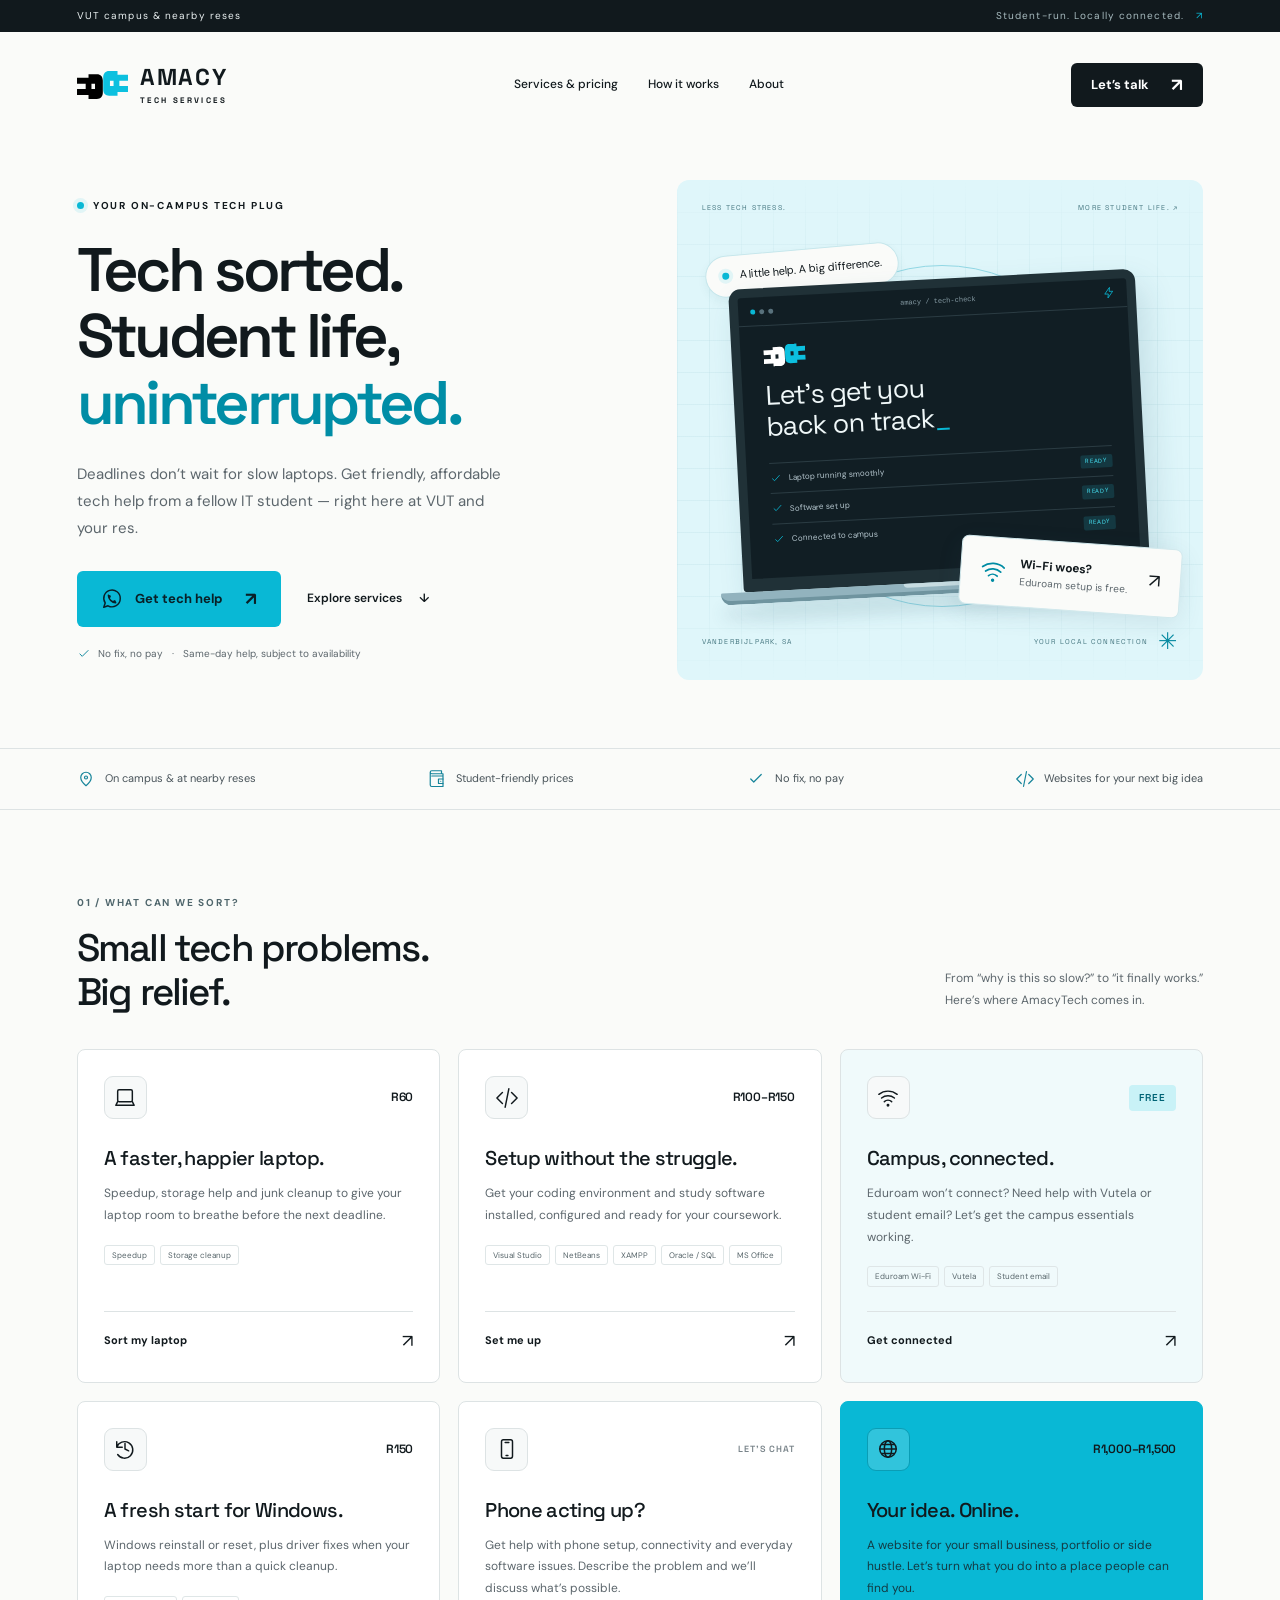
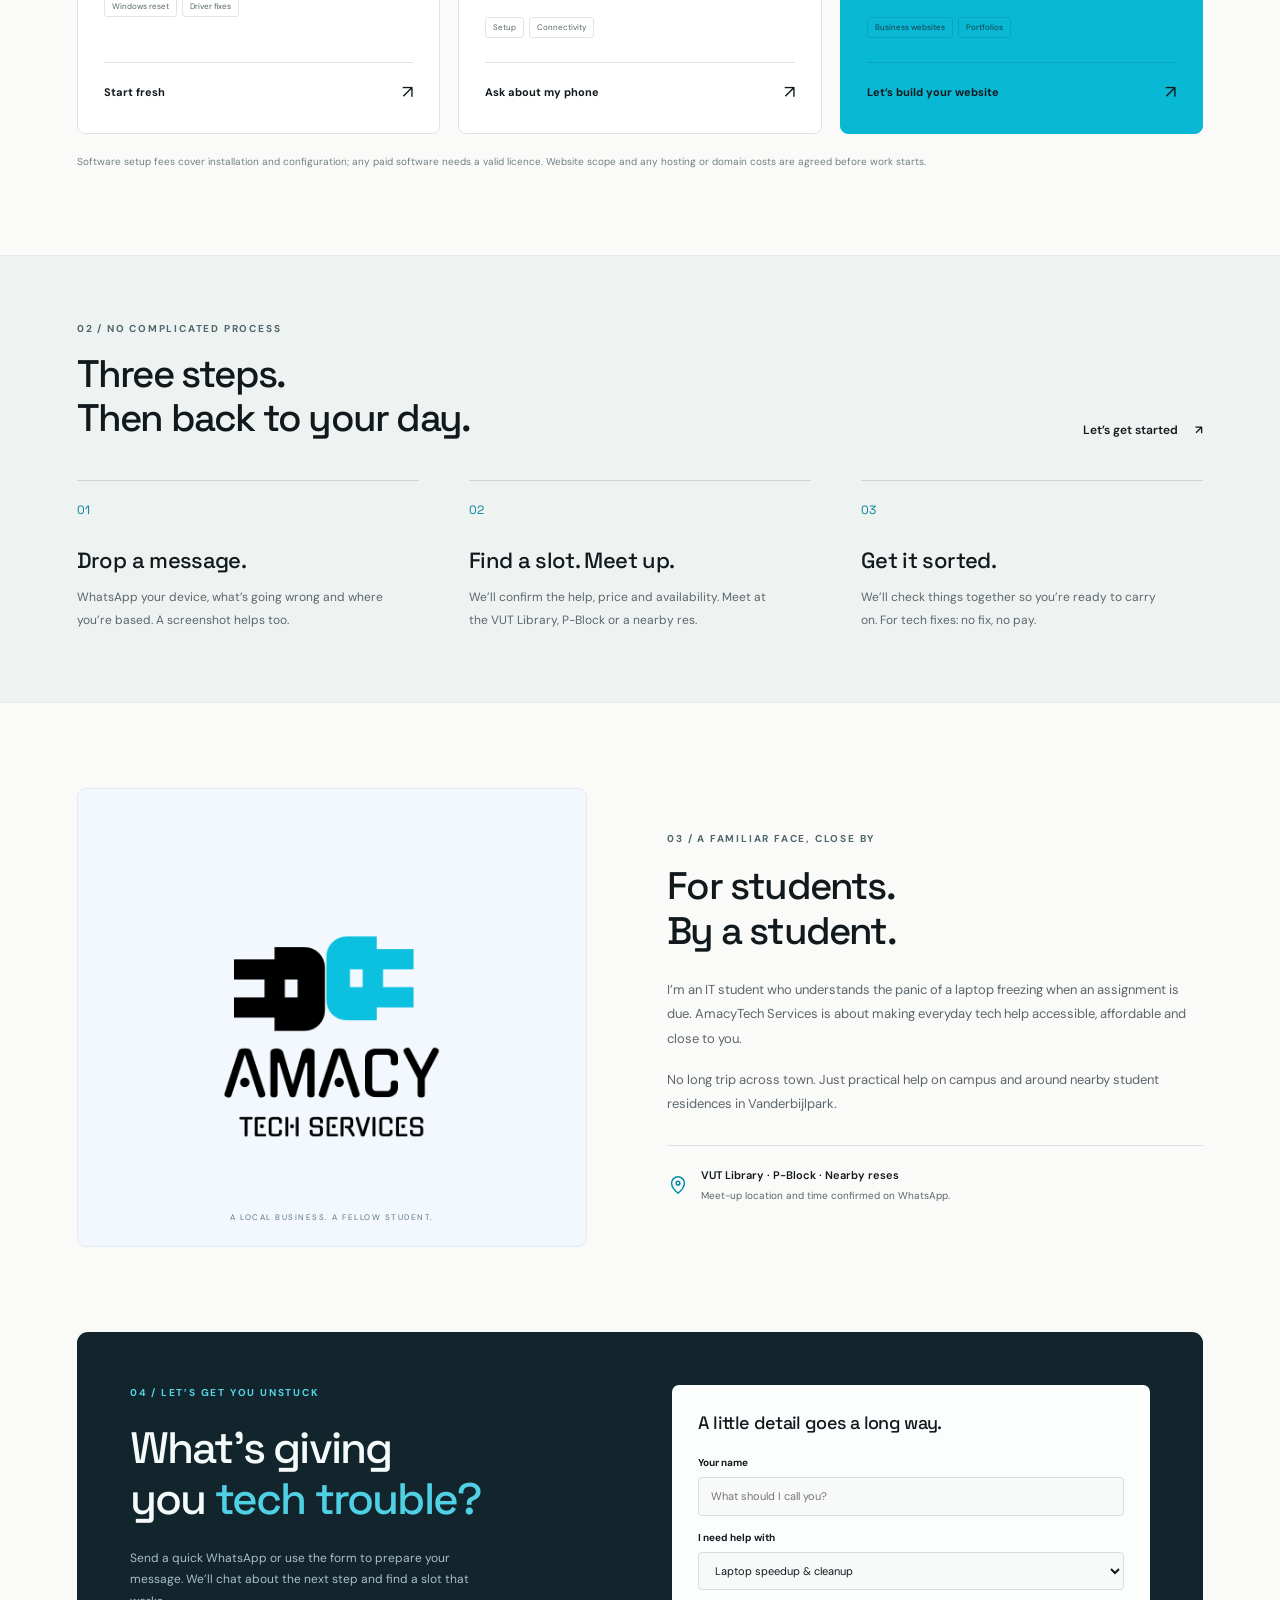
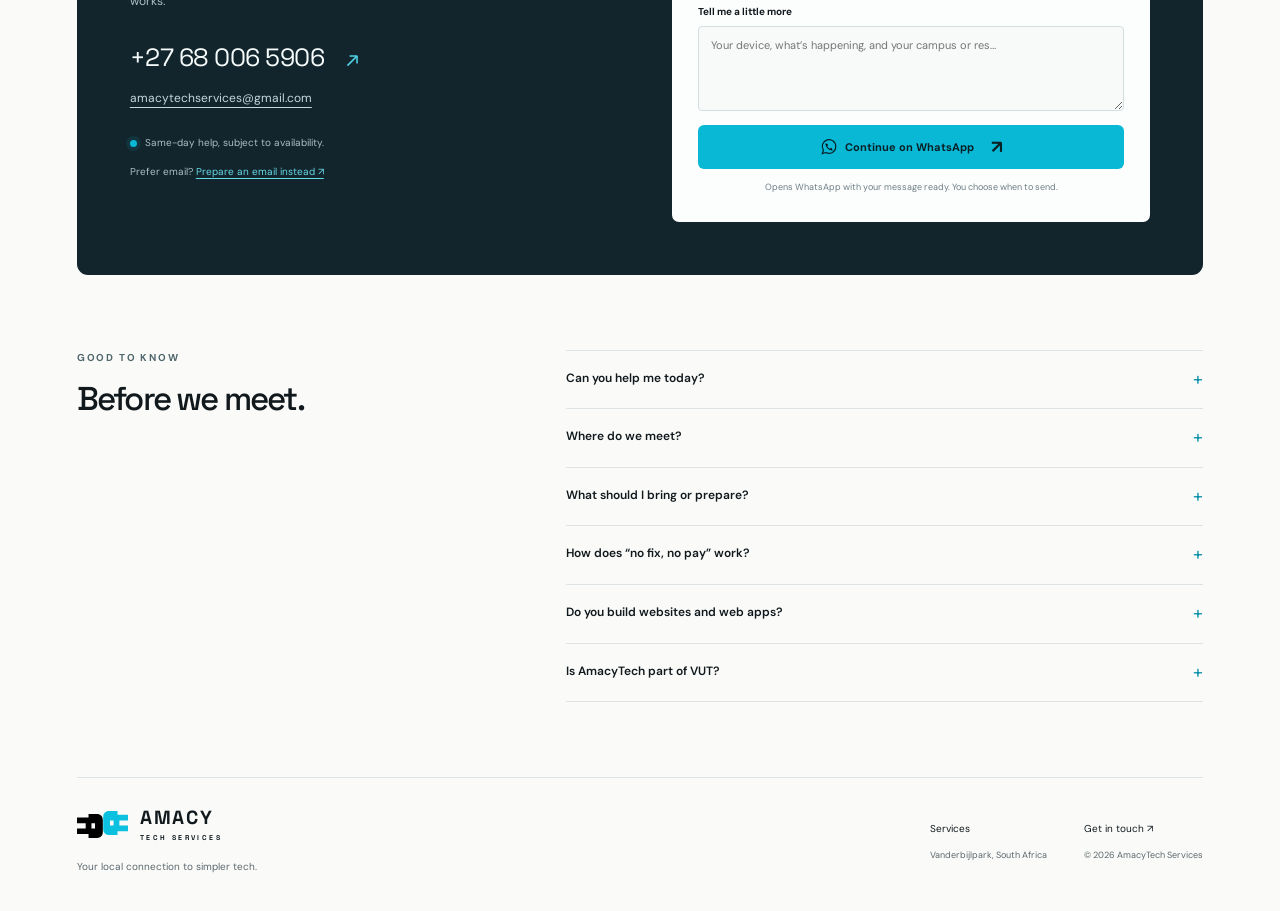
==== public/index.html @ f7bfe622 "Move the AmacyTech storefront to Firebase Hosting" ====
<!doctype html>
<html lang="en-ZA">
<head>
  <meta charset="utf-8">
  <meta name="viewport" content="width=device-width, initial-scale=1">
  <meta name="theme-color" content="#09b8d5">
  <meta name="description" content="Fast, affordable laptop and phone tech help for VUT students and nearby residences in Vanderbijlpark. Free Eduroam setup, laptop cleanup from R60, software setup and websites.">
  <meta property="og:title" content="AmacyTech Services — Tech sorted. Student life, uninterrupted.">
  <meta property="og:description" content="Your on-campus tech plug. Laptop help, software setup, Wi-Fi and websites in Vanderbijlpark. No fix, no pay.">
  <meta property="og:type" content="website">
  <link rel="canonical" href="https://amacytech.web.app/">
  <meta property="og:url" content="https://amacytech.web.app/">
  <link rel="icon" href="assets/amacytech-symbol.svg" type="image/svg+xml">
  <link rel="stylesheet" href="styles.css">
  <title>AmacyTech Services | VUT Laptop Help & Website Design</title>
</head>
<body>
  <a class="skip" href="#main">Skip to content</a>
  <div class="topline"><span>VUT campus & nearby reses</span><span class="topline-right">Student-run. Locally connected. <span aria-hidden="true">↗</span></span></div>
  <header class="header wrap">
    <a class="brand" href="#home" aria-label="AmacyTech Services home"><img class="brand-symbol" src="assets/amacytech-symbol.svg" width="196" height="104" alt=""><span>AMACY<span class="brand-sub">TECH SERVICES</span></span></a>
    <nav class="desktop-nav" aria-label="Main navigation"><a href="#services">Services & pricing</a><a href="#how-it-works">How it works</a><a href="#about">About</a></nav>
    <a class="button button-small dark" href="https://wa.me/27680065906?text=Hi%20AmacyTech%2C%20I%27d%20like%20to%20book%20some%20tech%20help." target="_blank" rel="noopener noreferrer">Let’s talk <span aria-hidden="true">↗</span></a>
    <button class="menu-toggle" aria-label="Open navigation" aria-expanded="false" aria-controls="mobile-nav"><span></span><span></span></button>
  </header>
  <nav id="mobile-nav" class="mobile-nav" aria-label="Mobile navigation" hidden><a href="#services">Services & pricing</a><a href="#how-it-works">How it works</a><a href="#about">About</a><a href="#contact">Get help</a></nav>
  <main id="main">
    <section id="home" class="hero wrap" aria-labelledby="hero-title">
      <div class="hero-copy"><p class="eyebrow"><span class="live-dot"></span> YOUR ON-CAMPUS TECH PLUG</p><h1 id="hero-title">Tech sorted.<br>Student life,<br><span>uninterrupted.</span></h1><p class="hero-intro">Deadlines don’t wait for slow laptops. Get friendly, affordable tech help from a fellow IT student — right here at VUT and your res.</p><div class="hero-actions"><a class="button cyan" href="#contact"><svg class="icon" aria-hidden="true"><use href="#i-chat"/></svg>Get tech help <span aria-hidden="true">↗</span></a><a class="text-link" href="#services">Explore services <span aria-hidden="true">↓</span></a></div><p class="hero-note"><svg class="icon" aria-hidden="true"><use href="#i-check"/></svg>No fix, no pay <span>·</span> Same-day help, subject to availability</p></div>
      <div class="hero-visual" aria-label="Laptop illustration showing AmacyTech software, Wi-Fi and device help">
        <div class="visual-grid"></div><div class="visual-top"><span>LESS TECH STRESS.</span><span>MORE STUDENT LIFE. ↗</span></div>
        <div class="floating-label"><span class="live-dot"></span> A little help. A big difference.</div>
        <div class="laptop"><div class="laptop-screen"><div class="screen-bar"><div class="window-dots"><i></i><i></i><i></i></div><span>amacy / tech-check</span><svg class="icon" aria-hidden="true"><use href="#i-bolt"/></svg></div><div class="screen-body"><img class="screen-symbol" src="assets/amacytech-symbol-light.svg" alt="" width="196" height="104"><p class="screen-title">Let’s get you<br>back on track<span>_</span></p><div class="check-row"><span><svg class="icon" aria-hidden="true"><use href="#i-check"/></svg>Laptop running smoothly</span><b>READY</b></div><div class="check-row"><span><svg class="icon" aria-hidden="true"><use href="#i-check"/></svg>Software set up</span><b>READY</b></div><div class="check-row"><span><svg class="icon" aria-hidden="true"><use href="#i-check"/></svg>Connected to campus</span><b>READY</b></div></div></div><div class="laptop-base"><span></span></div></div>
        <div class="wifi-sticker"><svg class="icon" aria-hidden="true"><use href="#i-wifi"/></svg><div><strong>Wi-Fi woes?</strong><span>Eduroam setup is free.</span></div><span class="sticker-arrow" aria-hidden="true">↗</span></div>
        <div class="visual-bottom"><span>VANDERBIJLPARK, SA</span><span>YOUR LOCAL CONNECTION <span aria-hidden="true">✳</span></span></div>
      </div>
    </section>
    <div class="quick-strip"><div class="wrap"><span><svg class="icon" aria-hidden="true"><use href="#i-pin"/></svg>On campus & at nearby reses</span><span><svg class="icon" aria-hidden="true"><use href="#i-wallet"/></svg>Student-friendly prices</span><span><svg class="icon" aria-hidden="true"><use href="#i-check"/></svg>No fix, no pay</span><span><svg class="icon" aria-hidden="true"><use href="#i-code"/></svg>Websites for your next big idea</span></div></div>
    <section class="section wrap" id="services" aria-labelledby="services-title"><div class="section-heading"><div><p class="eyebrow">01 / WHAT CAN WE SORT?</p><h2 id="services-title">Small tech problems.<br>Big relief.</h2></div><p>From “why is this so slow?” to “it finally works.”<br>Here’s where AmacyTech comes in.</p></div>
      <div class="services-grid">
        <article class="service-card"><div class="service-top"><span class="service-icon"><svg class="icon" aria-hidden="true"><use href="#i-laptop"/></svg></span><span class="price">R60</span></div><h3>A faster, happier laptop.</h3><p>Speedup, storage help and junk cleanup to give your laptop room to breathe before the next deadline.</p><div class="tags"><span>Speedup</span><span>Storage cleanup</span></div><a class="service-link" href="#contact" data-service="Laptop speedup & cleanup">Sort my laptop <span aria-hidden="true">↗</span></a></article>
        <article class="service-card"><div class="service-top"><span class="service-icon"><svg class="icon" aria-hidden="true"><use href="#i-code"/></svg></span><span class="price">R100–R150</span></div><h3>Setup without the struggle.</h3><p>Get your coding environment and study software installed, configured and ready for your coursework.</p><div class="tags"><span>Visual Studio</span><span>NetBeans</span><span>XAMPP</span><span>Oracle / SQL</span><span>MS Office</span></div><a class="service-link" href="#contact" data-service="Coding & software setup">Set me up <span aria-hidden="true">↗</span></a></article>
        <article class="service-card wifi-card"><div class="service-top"><span class="service-icon"><svg class="icon" aria-hidden="true"><use href="#i-wifi"/></svg></span><span class="price free">FREE</span></div><h3>Campus, connected.</h3><p>Eduroam won’t connect? Need help with Vutela or student email? Let’s get the campus essentials working.</p><div class="tags"><span>Eduroam Wi-Fi</span><span>Vutela</span><span>Student email</span></div><a class="service-link" href="#contact" data-service="Free Wi-Fi, Vutela & email setup">Get connected <span aria-hidden="true">↗</span></a></article>
        <article class="service-card"><div class="service-top"><span class="service-icon"><svg class="icon" aria-hidden="true"><use href="#i-reset"/></svg></span><span class="price">R150</span></div><h3>A fresh start for Windows.</h3><p>Windows reinstall or reset, plus driver fixes when your laptop needs more than a quick cleanup.</p><div class="tags"><span>Windows reset</span><span>Driver fixes</span></div><a class="service-link" href="#contact" data-service="Windows reset & driver fixes">Start fresh <span aria-hidden="true">↗</span></a></article>
        <article class="service-card"><div class="service-top"><span class="service-icon"><svg class="icon" aria-hidden="true"><use href="#i-phone"/></svg></span><span class="price muted-price">LET’S CHAT</span></div><h3>Phone acting up?</h3><p>Get help with phone setup, connectivity and everyday software issues. Describe the problem and we’ll discuss what’s possible.</p><div class="tags"><span>Setup</span><span>Connectivity</span></div><a class="service-link" href="#contact" data-service="Phone help">Ask about my phone <span aria-hidden="true">↗</span></a></article>
        <article class="service-card website-card"><div class="service-top"><span class="service-icon"><svg class="icon" aria-hidden="true"><use href="#i-globe"/></svg></span><span class="price">R1,000–R1,500</span></div><h3>Your idea. Online.</h3><p>A website for your small business, portfolio or side hustle. Let’s turn what you do into a place people can find you.</p><div class="tags"><span>Business websites</span><span>Portfolios</span></div><a class="service-link" href="#contact" data-service="Website design">Let’s build your website <span aria-hidden="true">↗</span></a></article>
      </div><p class="pricing-note">Software setup fees cover installation and configuration; any paid software needs a valid licence. Website scope and any hosting or domain costs are agreed before work starts.</p>
    </section>
    <section class="process-section" id="how-it-works" aria-labelledby="process-title"><div class="wrap"><div class="section-heading"><div><p class="eyebrow">02 / NO COMPLICATED PROCESS</p><h2 id="process-title">Three steps.<br>Then back to your day.</h2></div><a class="text-link" href="#contact">Let’s get started <span aria-hidden="true">↗</span></a></div><ol class="steps"><li><span class="step-number">01</span><h3>Drop a message.</h3><p>WhatsApp your device, what’s going wrong and where you’re based. A screenshot helps too.</p></li><li><span class="step-number">02</span><h3>Find a slot. Meet up.</h3><p>We’ll confirm the help, price and availability. Meet at the VUT Library, P-Block or a nearby res.</p></li><li><span class="step-number">03</span><h3>Get it sorted.</h3><p>We’ll check things together so you’re ready to carry on. For tech fixes: no fix, no pay.</p></li></ol></div></section>
    <section class="about-section wrap" id="about" aria-labelledby="about-title"><div class="about-art"><img src="assets/amacytech-logo.png" width="500" height="500" alt="AmacyTech Services black and cyan plug logo" loading="lazy"><span class="about-art-label">A LOCAL BUSINESS. A FELLOW STUDENT.</span></div><div class="about-copy"><p class="eyebrow">03 / A FAMILIAR FACE, CLOSE BY</p><h2 id="about-title">For students.<br>By a student.</h2><p>I’m an IT student who understands the panic of a laptop freezing when an assignment is due. AmacyTech Services is about making everyday tech help accessible, affordable and close to you.</p><p>No long trip across town. Just practical help on campus and around nearby student residences in Vanderbijlpark.</p><div class="location-note"><svg class="icon" aria-hidden="true"><use href="#i-pin"/></svg><div><strong>VUT Library · P-Block · Nearby reses</strong><span>Meet-up location and time confirmed on WhatsApp.</span></div></div></div></section>
    <section class="contact-section wrap" id="contact" aria-labelledby="contact-title"><div class="contact-copy"><p class="eyebrow">04 / LET’S GET YOU UNSTUCK</p><h2 id="contact-title">What’s giving<br>you <span>tech trouble?</span></h2><p>Send a quick WhatsApp or use the form to prepare your message. We’ll chat about the next step and find a slot that works.</p><a class="contact-number" href="https://wa.me/27680065906" target="_blank" rel="noopener noreferrer">+27 68 006 5906 <span aria-hidden="true">↗</span></a><a class="contact-email" href="mailto:amacytechservices@gmail.com">amacytechservices@gmail.com</a><div class="contact-detail"><span class="live-dot"></span> Same-day help, subject to availability.</div><p class="contact-detail">Prefer email? <button class="inline-button" id="email-button" type="button">Prepare an email instead ↗</button></p></div><form class="enquiry-form" id="enquiry-form"><h3>A little detail goes a long way.</h3><label for="customer-name">Your name</label><input id="customer-name" name="name" autocomplete="name" placeholder="What should I call you?" required maxlength="80"><label for="service">I need help with</label><select id="service" name="service"><option>Laptop speedup & cleanup</option><option>Coding & software setup</option><option>Free Wi-Fi, Vutela & email setup</option><option>Windows reset & driver fixes</option><option>Phone help</option><option>Website design</option><option>Something else</option></select><label for="problem">Tell me a little more</label><textarea id="problem" name="problem" rows="3" placeholder="Your device, what’s happening, and your campus or res…" required maxlength="1500"></textarea><button class="button cyan" type="submit"><svg class="icon" aria-hidden="true"><use href="#i-chat"/></svg>Continue on WhatsApp <span aria-hidden="true">↗</span></button><p class="form-note" id="form-status" role="status">Opens WhatsApp with your message ready. You choose when to send.</p></form></section>
    <section class="faq-section wrap" aria-labelledby="faq-title"><div><p class="eyebrow">GOOD TO KNOW</p><h2 id="faq-title">Before we meet.</h2></div><div class="faq-list"><details><summary>Can you help me today?<span aria-hidden="true">+</span></summary><p>Same-day help is available when there’s an open slot. Send a WhatsApp with the issue and your location so we can confirm a time before you head over.</p></details><details><summary>Where do we meet?<span aria-hidden="true">+</span></summary><p>We can arrange to meet on VUT campus at the Library or P-Block, or at a nearby student residence in Vanderbijlpark. Confirm the exact location on WhatsApp first.</p></details><details><summary>What should I bring or prepare?<span aria-hidden="true">+</span></summary><p>Bring your device and charger, and back up important files before a reset or reinstall. Have your own account details ready; you can enter passwords yourself. Paid software requires a valid licence.</p></details><details><summary>How does “no fix, no pay” work?<span aria-hidden="true">+</span></summary><p>If we can’t resolve the tech issue agreed for the session, you don’t pay for that fix. We’ll discuss the issue, scope and price before starting. Website projects are quoted separately.</p></details><details><summary>Do you build websites and web apps?<span aria-hidden="true">+</span></summary><p>Yes to websites — business sites and portfolios are R1,000–R1,500, depending on the agreed scope. Web app development is planned for the future and isn’t available to book yet.</p></details><details><summary>Is AmacyTech part of VUT?<span aria-hidden="true">+</span></summary><p>AmacyTech Services is an independent, student-run business. VUT is our local campus community; we are not an official university IT department.</p></details></div></section>
  </main>
  <footer class="footer wrap"><div><a class="brand" href="#home"><img class="brand-symbol" src="assets/amacytech-symbol.svg" width="196" height="104" alt=""><span>AMACY<span class="brand-sub">TECH SERVICES</span></span></a><p>Your local connection to simpler tech.</p></div><div class="footer-links"><a href="#services">Services</a><a href="#contact">Get in touch ↗</a><span>Vanderbijlpark, South Africa</span><span>© <span id="year">2026</span> AmacyTech Services</span></div></footer>
  <svg class="svg-library" xmlns="http://www.w3.org/2000/svg" aria-hidden="true"><defs>
    <symbol id="i-chat" viewBox="0 0 24 24"><path d="M21 11.5a9 9 0 0 1-13.3 7.9L3 21l1.6-4.7A9 9 0 1 1 21 11.5Z"/><path d="M8 8c0 4 4 8 8 8M8 8l2 1-1 2m7 5-1-2-2 1"/></symbol>
    <symbol id="i-check" viewBox="0 0 24 24"><path d="m5 12 4 4L19 6"/></symbol>
    <symbol id="i-laptop" viewBox="0 0 24 24"><rect x="4" y="3" width="16" height="13" rx="1.5"/><path d="m4 16-2 4h20l-2-4M9 20h6"/></symbol>
    <symbol id="i-code" viewBox="0 0 24 24"><path d="m7 6-6 6 6 6m10-12 6 6-6 6m-3-16-4 20"/></symbol>
    <symbol id="i-wifi" viewBox="0 0 24 24"><path d="M2 8a16 16 0 0 1 20 0M5 12a11 11 0 0 1 14 0m-11 4a6 6 0 0 1 8 0"/><circle cx="12" cy="20" r=".8"/></symbol>
    <symbol id="i-reset" viewBox="0 0 24 24"><path d="M3 10a9 9 0 1 1 1 8M3 4v6h6m3-4v6l4 2"/></symbol>
    <symbol id="i-phone" viewBox="0 0 24 24"><rect x="6" y="2" width="12" height="20" rx="2"/><path d="M10 5h4m-3 14h2"/></symbol>
    <symbol id="i-globe" viewBox="0 0 24 24"><circle cx="12" cy="12" r="9"/><ellipse cx="12" cy="12" rx="4" ry="9"/><path d="M3 12h18M5 7h14M5 17h14"/></symbol>
    <symbol id="i-pin" viewBox="0 0 24 24"><path d="M19 10c0 5-7 11-7 11S5 15 5 10a7 7 0 0 1 14 0Z"/><circle cx="12" cy="10" r="2"/></symbol>
    <symbol id="i-wallet" viewBox="0 0 24 24"><path d="M20 8V5H5a2 2 0 0 1 0-4h13v4M3 3v17a2 2 0 0 0 2 2h15V8H5"/><path d="M20 12h-6v6h6m-3-3h.01"/></symbol>
    <symbol id="i-bolt" viewBox="0 0 24 24"><path d="m13 2-9 12h7l-1 8 10-13h-7l1-7Z"/></symbol>
  </defs></svg>
  <script src="script.js" defer></script>
</body>
</html>
---- public/styles.css ----
@import url('https://fonts.googleapis.com/css2?family=DM+Sans:wght@400;450;500;550;600;650;700&family=Space+Grotesk:wght@400;500;600;700&display=swap');
:root{--cyan:#09b8d5;--cyan-light:#eafafd;--ink:#11191d;--muted:#5c666c;--paper:#fafbf9;--line:#dde3e4;--heading:'Space Grotesk',Arial,sans-serif;--body:'DM Sans',Arial,sans-serif}*{box-sizing:border-box}html{scroll-behavior:smooth;scroll-padding-top:30px}body{margin:0;background:var(--paper);color:var(--ink);font-family:var(--body);font-size:15px;line-height:1.6}a{color:inherit;text-decoration:none}button,input,select,textarea{font:inherit}button,a,input,select,textarea{-webkit-tap-highlight-color:transparent}a:focus-visible,button:focus-visible,input:focus-visible,select:focus-visible,textarea:focus-visible,summary:focus-visible{outline:3px solid #007b91;outline-offset:5px}.wrap{width:min(1240px,88%);margin-inline:auto}.topline{background:var(--ink);color:#eaf0f1;display:flex;justify-content:space-between;padding:8px 6%;font-size:10px;letter-spacing:1.1px}.topline-right{color:#a9bcc0}.topline-right>span{color:var(--cyan);padding-left:8px}.header{height:106px;display:flex;align-items:center;justify-content:space-between;gap:25px}.brand{display:inline-flex;gap:12px;align-items:center;font-family:var(--heading);font-size:23px;font-weight:700;line-height:1;letter-spacing:1.8px}.brand-sub{display:block;font-size:8px;letter-spacing:2.4px;margin-top:7px}.brand-symbol{display:block;width:51px;height:auto;flex:none}.desktop-nav{display:flex;gap:30px;font-size:12px;font-weight:500}.desktop-nav a:hover,.footer a:hover{color:#007f95}.button{display:inline-flex;align-items:center;justify-content:center;gap:12px;padding:17px 24px;font-size:13px;font-weight:700;border-radius:6px;border:0;cursor:pointer;transition:transform .2s,background .2s}.button:hover{transform:translateY(-2px)}.button>span:last-child{margin-left:10px;font-size:18px;line-height:1}.button-small{padding:12px 20px}.dark{background:var(--ink);color:white}.dark:hover{background:#293d44}.cyan{background:var(--cyan);color:#092027}.cyan:hover{background:#00a7c3}.menu-toggle{display:none}.mobile-nav[hidden]{display:none}.mobile-nav{padding:16px 6% 24px;border-bottom:1px solid var(--line)}.mobile-nav a{display:block;padding:10px 0}.hero{display:grid;grid-template-columns:1.04fr 1fr;gap:52px;align-items:center;padding:42px 0 68px}.eyebrow{font-size:10px;font-weight:700;letter-spacing:1.8px;display:flex;align-items:center;gap:9px;margin:0 0 23px}.live-dot{width:7px;height:7px;border-radius:50%;background:var(--cyan);box-shadow:0 0 0 4px #09b8d51a;display:inline-block;flex:none}h1,h2,h3,p{margin-top:0}h1,h2,h3{font-family:var(--heading)}h1{font-size:clamp(44px,4.8vw,68px);line-height:1.08;letter-spacing:-3.7px;font-weight:600;margin-bottom:25px}h1>span{color:#008da6}h2{font-size:clamp(32px,3vw,43px);font-weight:500;letter-spacing:-1.8px;line-height:1.15;margin-bottom:0}h3{font-size:21px;font-weight:500;letter-spacing:-.65px;line-height:1.3}.hero-intro{font-size:15px;color:var(--muted);max-width:440px;line-height:1.8;margin-bottom:29px}.hero-actions{display:flex;align-items:center;gap:26px}.text-link{font-size:12px;font-weight:600;display:inline-flex;align-items:center;gap:17px}.text-link:hover{text-decoration:underline;text-underline-offset:5px}.hero-note{font-size:10px;color:var(--muted);display:flex;align-items:center;gap:7px;margin:19px 0 0}.hero-note .icon{width:14px;height:14px;color:#008098}.hero-note>span{margin:0 2px}.icon{display:inline-block;width:22px;height:22px;fill:none;stroke:currentColor;stroke-width:1.6;stroke-linecap:round;stroke-linejoin:round;flex:none}.svg-library{position:absolute;width:0;height:0;overflow:hidden}.hero-visual{position:relative;background:#dff6fa;height:500px;border-radius:12px;overflow:hidden;display:flex;align-items:center;justify-content:center;isolation:isolate}.visual-grid{position:absolute;inset:0;background-image:linear-gradient(#b8dfe54a 1px,transparent 1px),linear-gradient(90deg,#b8dfe54a 1px,transparent 1px);background-size:32px 32px;mask-image:linear-gradient(transparent,#000 20%,#000 80%,transparent);z-index:-1}.hero-visual:after{content:'';position:absolute;width:340px;height:340px;border:1px solid #92d8e5;border-radius:50%;left:18%;top:17%;z-index:-1}.visual-top,.visual-bottom{position:absolute;left:25px;right:25px;display:flex;align-items:center;justify-content:space-between;font-size:7px;font-family:var(--heading);letter-spacing:1.2px;color:#467780}.visual-top{top:22px}.visual-bottom{bottom:20px}.visual-bottom>span:last-child{display:flex;align-items:center;gap:10px}.visual-bottom>span:last-child>span{font-size:23px;color:#0589a0}.floating-label{position:absolute;top:69px;left:28px;font-size:11px;display:flex;align-items:center;gap:10px;background:var(--paper);padding:11px 16px;border:1px solid #c7e7ec;border-radius:30px;transform:rotate(-5deg);box-shadow:0 4px 10px #265e6410}.laptop{width:86%;position:relative;margin-top:13px;transform:rotate(-3deg)}.laptop-screen{width:90%;margin:auto;border:9px solid #203137;border-bottom-width:13px;border-radius:12px 12px 4px 4px;background:#111e24;color:#eff7f8;box-shadow:8px 15px 32px #1e586b26;overflow:hidden}.screen-bar{height:29px;border-bottom:1px solid #2b3c43;display:flex;align-items:center;justify-content:space-between;padding:0 12px;color:#879ca5;font-size:7px;font-family:monospace}.window-dots{display:flex;gap:4px}.window-dots i{width:5px;height:5px;background:#58717c;border-radius:50%}.window-dots i:first-child{background:var(--cyan)}.screen-bar .icon{width:12px;height:12px;color:var(--cyan)}.screen-body{padding:19px 23px 23px}.screen-symbol{display:block;width:42px;height:auto;margin-bottom:14px}.screen-title{font-family:var(--heading);font-size:27px;letter-spacing:-1px;line-height:1.12;margin-bottom:21px}.screen-title>span{color:var(--cyan)}.check-row{font-size:8px;display:flex;align-items:center;justify-content:space-between;gap:7px;border-top:1px solid #2b3c43;padding:8px 0;color:#b7c8d0}.check-row>span{display:flex;align-items:center;gap:7px}.check-row .icon{color:var(--cyan);width:12px;height:12px}.check-row b{font-size:6px;letter-spacing:.7px;font-weight:500;color:#40ccdc;background:#143841;border-radius:2px;padding:2px 5px}.laptop-base{height:12px;border-radius:2px 2px 15px 15px;background:#92b3be;border-bottom:4px solid #6f949f;box-shadow:0 16px 15px #436d7c1f}.laptop-base>span{display:block;background:#c7dce1;height:4px;width:19%;margin:auto;border-radius:0 0 6px 6px}.wifi-sticker{position:absolute;right:22px;bottom:69px;display:flex;align-items:center;gap:14px;background:var(--paper);border-radius:7px;padding:16px 19px;transform:rotate(4deg);box-shadow:0 7px 24px #345e6d1c;border:1px solid #d2e9ed}.wifi-sticker>.icon{width:26px;height:26px;color:#008ca4}.wifi-sticker strong{display:block;font-size:12px}.wifi-sticker div>span{display:block;font-size:10px;color:var(--muted)}.sticker-arrow{margin-left:7px;font-size:19px}.quick-strip{border-top:1px solid var(--line);border-bottom:1px solid var(--line)}.quick-strip>.wrap{display:flex;justify-content:space-between;padding:21px 0;gap:18px}.quick-strip span{display:flex;align-items:center;gap:10px;font-size:11px;color:#49545a}.quick-strip .icon{width:18px;height:18px;color:#16849a}.section{padding-block:85px}.section-heading{display:flex;justify-content:space-between;align-items:end;gap:30px;margin-bottom:35px}.section-heading .eyebrow{margin-bottom:15px;color:#4f666c}.section-heading>p{font-size:12px;line-height:1.8;color:var(--muted);margin:0 0 3px}.services-grid{display:grid;grid-template-columns:repeat(3,1fr);gap:18px}.service-card{padding:26px;background:white;border:1px solid var(--line);border-radius:8px;display:flex;flex-direction:column;transition:border-color .2s,transform .2s}.service-card:hover{border-color:#7ccbd8;transform:translateY(-3px)}.service-top{display:flex;align-items:center;justify-content:space-between;gap:10px;margin-bottom:26px}.service-icon{display:grid;place-items:center;width:43px;height:43px;border:1px solid var(--line);border-radius:9px;background:#f7f9f9}.service-icon .icon{width:22px;height:22px}.price{font-size:12px;font-family:var(--heading);font-weight:600;letter-spacing:-.2px}.free{font-size:10px;background:#c9f2f7;padding:5px 10px;letter-spacing:1px;border-radius:4px;color:#006476}.muted-price{font-size:9px;color:#788389;letter-spacing:1px}.service-card h3{font-size:20px;margin-bottom:12px}.service-card p{font-size:12px;color:var(--muted);line-height:1.8;margin-bottom:18px}.tags{display:flex;gap:5px;flex-wrap:wrap;margin-bottom:24px}.tags>span{font-size:8px;padding:3px 7px;border:1px solid #dfe6e7;border-radius:3px;color:#57656a}.service-link{font-size:11px;font-weight:700;display:flex;justify-content:space-between;align-items:center;margin-top:auto;padding-top:15px;border-top:1px solid var(--line)}.service-link>span{font-size:18px;font-weight:400}.wifi-card{background:#f0fafb}.website-card{background:var(--cyan);border-color:var(--cyan)}.website-card .service-icon{border-color:#0a9db5;background:#ffffff29}.website-card p,.website-card .tags>span{color:#133b44}.website-card .tags>span,.website-card .service-link{border-color:#087c934d}.pricing-note{font-size:10px;color:#727f84;margin:20px 0 0;max-width:920px}.process-section{padding:65px 0 70px;background:#eef2f1;border-block:1px solid #e6ebea}.steps{padding:0;margin:40px 0 0;list-style:none;display:grid;grid-template-columns:repeat(3,1fr);gap:50px}.steps li{border-top:1px solid #cbd5d6;padding-top:20px}.step-number{font-size:12px;display:block;color:#00829a;font-family:var(--heading);margin-bottom:25px}.steps h3{font-size:22px;margin-bottom:12px}.steps p{font-size:12px;line-height:1.9;color:var(--muted);margin:0;max-width:310px}.about-section{padding-block:85px;display:grid;grid-template-columns:1fr 1.05fr;gap:80px;align-items:center}.about-art{background:#f3f8fe;position:relative;border-radius:9px;overflow:hidden;border:1px solid #e2ebef;display:grid;place-items:center}.about-art>img{width:90%;height:auto;display:block}.about-art-label{position:absolute;bottom:23px;left:0;right:0;text-align:center;font-size:8px;letter-spacing:1.5px;color:#5b7783}.about-copy .eyebrow{color:#4f666c;margin-bottom:17px}.about-copy h2{margin-bottom:25px}.about-copy>p:not(.eyebrow){font-size:13px;line-height:1.9;color:var(--muted);margin-bottom:16px}.location-note{display:flex;gap:12px;align-items:center;border-top:1px solid var(--line);margin-top:28px;padding-top:21px}.location-note>.icon{color:#008da6}.location-note strong{display:block;font-size:11px;font-weight:600}.location-note span{font-size:10px;color:var(--muted);display:block;margin-top:3px}.contact-section{background:#13252c;border-radius:11px;padding:53px;display:grid;grid-template-columns:1fr 1fr;gap:65px;color:#f5fafa}.contact-copy .eyebrow{color:#55d3e7;margin-bottom:22px}.contact-copy h2{font-size:44px;line-height:1.15;margin-bottom:23px}.contact-copy h2>span{color:#4fd0e4}.contact-copy>p:not(.eyebrow){color:#a9bfc7;font-size:12px;line-height:1.8;max-width:340px}.contact-number{font-size:25px;letter-spacing:-.5px;display:block;font-family:var(--heading);margin:25px 0 8px}.contact-number>span{color:#4fd0e4;font-size:22px;padding-left:16px}.contact-email{font-size:12px;color:#c4d7df;text-decoration:underline;text-underline-offset:5px;overflow-wrap:anywhere}.contact-detail{display:flex;align-items:center;gap:8px;font-size:10px;color:#a9bfc7;margin-top:26px}.contact-copy p.contact-detail{display:block;margin-top:12px;font-size:10px}.inline-button{padding:0;color:#65d8e8;border:0;background:transparent;cursor:pointer;font-size:10px;text-decoration:underline;text-underline-offset:3px}.enquiry-form{padding:26px;background:#fcfefe;border-radius:7px;color:var(--ink)}.enquiry-form h3{font-size:18px;margin-bottom:20px}.enquiry-form label{font-size:10px;font-weight:700;display:block;margin-bottom:6px}.enquiry-form input,.enquiry-form select,.enquiry-form textarea{border:1px solid #d4dfe2;border-radius:4px;padding:10px 12px;display:block;width:100%;font-size:11px;color:var(--ink);background:#f8faf9;margin-bottom:14px;min-width:0}.enquiry-form textarea{resize:vertical;min-height:85px}.enquiry-form .button{width:100%;padding:13px;gap:7px;font-size:11px}.enquiry-form .icon{width:18px;height:18px}.form-note{font-size:9px;line-height:1.7;color:#6e7d83;margin:11px 0 0;text-align:center}.faq-section{padding-block:75px;display:grid;grid-template-columns:.8fr 1.2fr;gap:65px}.faq-section .eyebrow{color:#4f666c;margin-bottom:15px}.faq-section h2{font-size:33px}.faq-list{border-top:1px solid var(--line)}details{border-bottom:1px solid var(--line);padding:18px 0}summary{font-size:12px;font-weight:600;list-style:none;display:flex;justify-content:space-between;gap:15px;cursor:pointer}summary::-webkit-details-marker{display:none}summary>span{color:#008da6;font-size:18px;font-weight:400;line-height:1.2}details[open] summary>span{transform:rotate(45deg)}details p{font-size:12px;line-height:1.9;color:var(--muted);margin:14px 25px 0 0}.footer{border-top:1px solid var(--line);padding-block:30px 36px;display:flex;justify-content:space-between;gap:30px;align-items:center}.footer .brand{font-size:19px}.footer .brand-sub{font-size:7px}.footer>div>p{font-size:10px;color:var(--muted);margin:14px 0 0}.footer-links{display:grid;grid-template-columns:1fr 1fr;gap:11px 35px;font-size:10px}.footer-links>span{color:var(--muted);font-size:9px}.skip{position:fixed;top:-100px;left:15px;background:white;padding:12px 20px;z-index:20}.skip:focus{top:15px}
@media(min-width:1500px){.hero{gap:70px}.hero-visual{height:540px}.screen-body{padding:25px 30px}.screen-title{font-size:32px}.check-row{font-size:10px}}
@media(max-width:1100px){.wrap{width:90%}.hero{gap:28px}h1{font-size:53px;letter-spacing:-2.7px}.hero-visual{height:460px}.screen-body{padding:18px}.screen-title{font-size:25px}.floating-label{top:55px}.wifi-sticker{bottom:52px;right:17px}.hero-actions{gap:18px}.hero-actions .button{padding:16px 19px}.quick-strip span{font-size:10px;gap:7px}.service-card{padding:22px}.service-card h3{font-size:18px}.about-section{gap:45px}.contact-section{padding:38px;gap:35px}.contact-copy h2{font-size:39px}}
@media(max-width:850px){.header{height:88px}.desktop-nav{gap:18px;font-size:11px}.brand{font-size:20px}.hero{padding-top:25px;gap:23px}h1{font-size:44px;letter-spacing:-2.5px}.hero .eyebrow{font-size:8px;letter-spacing:1.4px}.hero-intro{font-size:13px}.hero-actions{gap:16px;flex-wrap:wrap}.hero-note{font-size:8px}.hero-visual{height:430px}.laptop{width:94%}.screen-title{font-size:24px}.screen-body{padding:16px 14px}.wifi-sticker{padding:12px;bottom:45px;right:12px;gap:9px}.floating-label{font-size:9px;left:15px;top:42px;padding:9px 12px}.visual-top,.visual-bottom{font-size:6px;left:15px;right:15px}.quick-strip>.wrap{display:grid;grid-template-columns:1fr 1fr;gap:16px}.section{padding-block:60px}.section-heading>p{font-size:11px;max-width:240px}.services-grid{grid-template-columns:1fr 1fr}.service-card h3{font-size:20px}.steps{gap:25px}.steps h3{font-size:20px}.about-section{gap:30px}.about-copy>p:not(.eyebrow){font-size:12px}.location-note strong{font-size:10px}.contact-section{padding:30px;gap:28px}.contact-copy h2{font-size:34px}.contact-number{font-size:22px}.enquiry-form{padding:21px}.enquiry-form h3{font-size:16px}.faq-section{gap:35px;grid-template-columns:.7fr 1.3fr}.footer-links{gap:10px 20px}}
@media(max-width:650px){html{scroll-padding-top:20px}.wrap{width:89%}.topline{padding:7px 5.5%;font-size:8px;letter-spacing:.4px}.topline-right{font-size:7px}.header{height:83px;gap:15px}.brand{font-size:21px;gap:9px}.brand-sub{font-size:7px}.brand-symbol{width:46px}.desktop-nav,.header>.button{display:none}.menu-toggle{display:flex;flex-direction:column;justify-content:center;gap:5px;width:38px;height:38px;padding:9px;border:1px solid var(--line);border-radius:4px;background:transparent;cursor:pointer}.menu-toggle>span{height:1.5px;width:18px;background:var(--ink)}.hero{grid-template-columns:1fr;padding:25px 0 37px;gap:32px}.hero .eyebrow{font-size:9px;margin-bottom:22px}.hero h1{font-size:clamp(43px,10.6vw,66px);letter-spacing:-2.7px;margin-bottom:22px}.hero-intro{max-width:470px;font-size:14px;line-height:1.85;margin-bottom:24px}.hero-actions{gap:24px}.hero-actions .button{padding:15px 20px}.hero-note{font-size:9px;flex-wrap:wrap;margin-top:17px;gap:5px}.hero-visual{height:440px;width:100%;max-width:500px;margin:auto}.laptop{width:87%}.screen-body{padding:19px 22px}.screen-title{font-size:28px;margin-bottom:18px}.screen-bar{font-size:7px}.check-row{font-size:9px}.floating-label{top:46px;left:22px;font-size:10px}.wifi-sticker{right:18px;bottom:46px;padding:14px 16px}.visual-top,.visual-bottom{font-size:7px;left:22px;right:22px}.quick-strip>.wrap{padding-block:19px;gap:16px 11px}.quick-strip span{font-size:9px;align-items:start;gap:7px}.quick-strip .icon{height:16px;width:16px}.section{padding-block:49px}.section-heading{align-items:start;flex-direction:column;gap:17px;margin-bottom:27px}.section-heading>p{max-width:100%;font-size:12px}.eyebrow{font-size:9px;letter-spacing:1.6px}h2{font-size:34px;letter-spacing:-1.6px}.services-grid{grid-template-columns:1fr;gap:14px}.service-card{padding:25px}.service-top{margin-bottom:24px}.service-card h3{font-size:23px}.service-card p{font-size:13px;line-height:1.8}.tags>span{font-size:9px}.tags{margin-bottom:19px}.price{font-size:14px}.free{font-size:11px}.muted-price{font-size:10px}.service-link{font-size:12px}.pricing-note{font-size:10px;line-height:1.8}.process-section{padding:45px 0}.process-section .section-heading{gap:23px}.steps{grid-template-columns:1fr;gap:28px;margin-top:33px}.steps li{position:relative;padding:20px 0 0 43px}.step-number{position:absolute;left:0;top:22px;font-size:12px}.steps h3{font-size:23px;margin-bottom:10px}.steps p{max-width:none;font-size:13px;line-height:1.8}.about-section{padding-block:50px;grid-template-columns:1fr;gap:32px}.about-art{max-width:480px;width:100%;margin:auto}.about-art>img{width:85%}.about-copy h2{font-size:37px;margin-bottom:20px}.about-copy>p:not(.eyebrow){font-size:13px}.location-note strong{font-size:11px}.contact-section{padding:28px 22px;grid-template-columns:1fr;gap:28px;border-radius:9px}.contact-copy h2{font-size:38px}.contact-copy>p:not(.eyebrow){font-size:13px;max-width:100%}.contact-number{font-size:26px}.contact-email{font-size:12px}.contact-detail{margin-top:20px}.enquiry-form{padding:23px 19px}.enquiry-form h3{font-size:18px}.enquiry-form label{font-size:11px}.enquiry-form input,.enquiry-form select,.enquiry-form textarea{font-size:16px;padding:11px;letter-spacing:-.3px}.enquiry-form input::placeholder,.enquiry-form textarea::placeholder{font-size:12px}.enquiry-form .button{font-size:12px;padding:15px 8px}.form-note{font-size:10px}.faq-section{grid-template-columns:1fr;gap:25px;padding-block:50px}.faq-section h2{font-size:34px}summary{font-size:12px}details p{font-size:12px}.footer{flex-direction:column;align-items:start;gap:25px;padding-block:28px}.footer-links{width:100%;gap:14px 10px;grid-template-columns:1fr auto}.footer-links>span{font-size:8px}.footer-links>span:last-child{max-width:140px;text-align:right}.footer-links>a:nth-child(2){text-align:right}}
@media(max-width:360px){.topline-right{display:none}.hero-visual{height:395px}.screen-body{padding:15px}.screen-title{font-size:24px}.check-row{font-size:7px}.wifi-sticker{bottom:40px;right:10px}.hero h1{font-size:40px}.hero-note{font-size:8px}.quick-strip span{font-size:8px}.contact-number{font-size:23px}.footer-links{grid-template-columns:1fr}.footer-links>a:nth-child(2),.footer-links>span:last-child{text-align:left;max-width:none}}
@media(prefers-reduced-motion:reduce){html{scroll-behavior:auto}*,*:before,*:after{transition:none!important}}
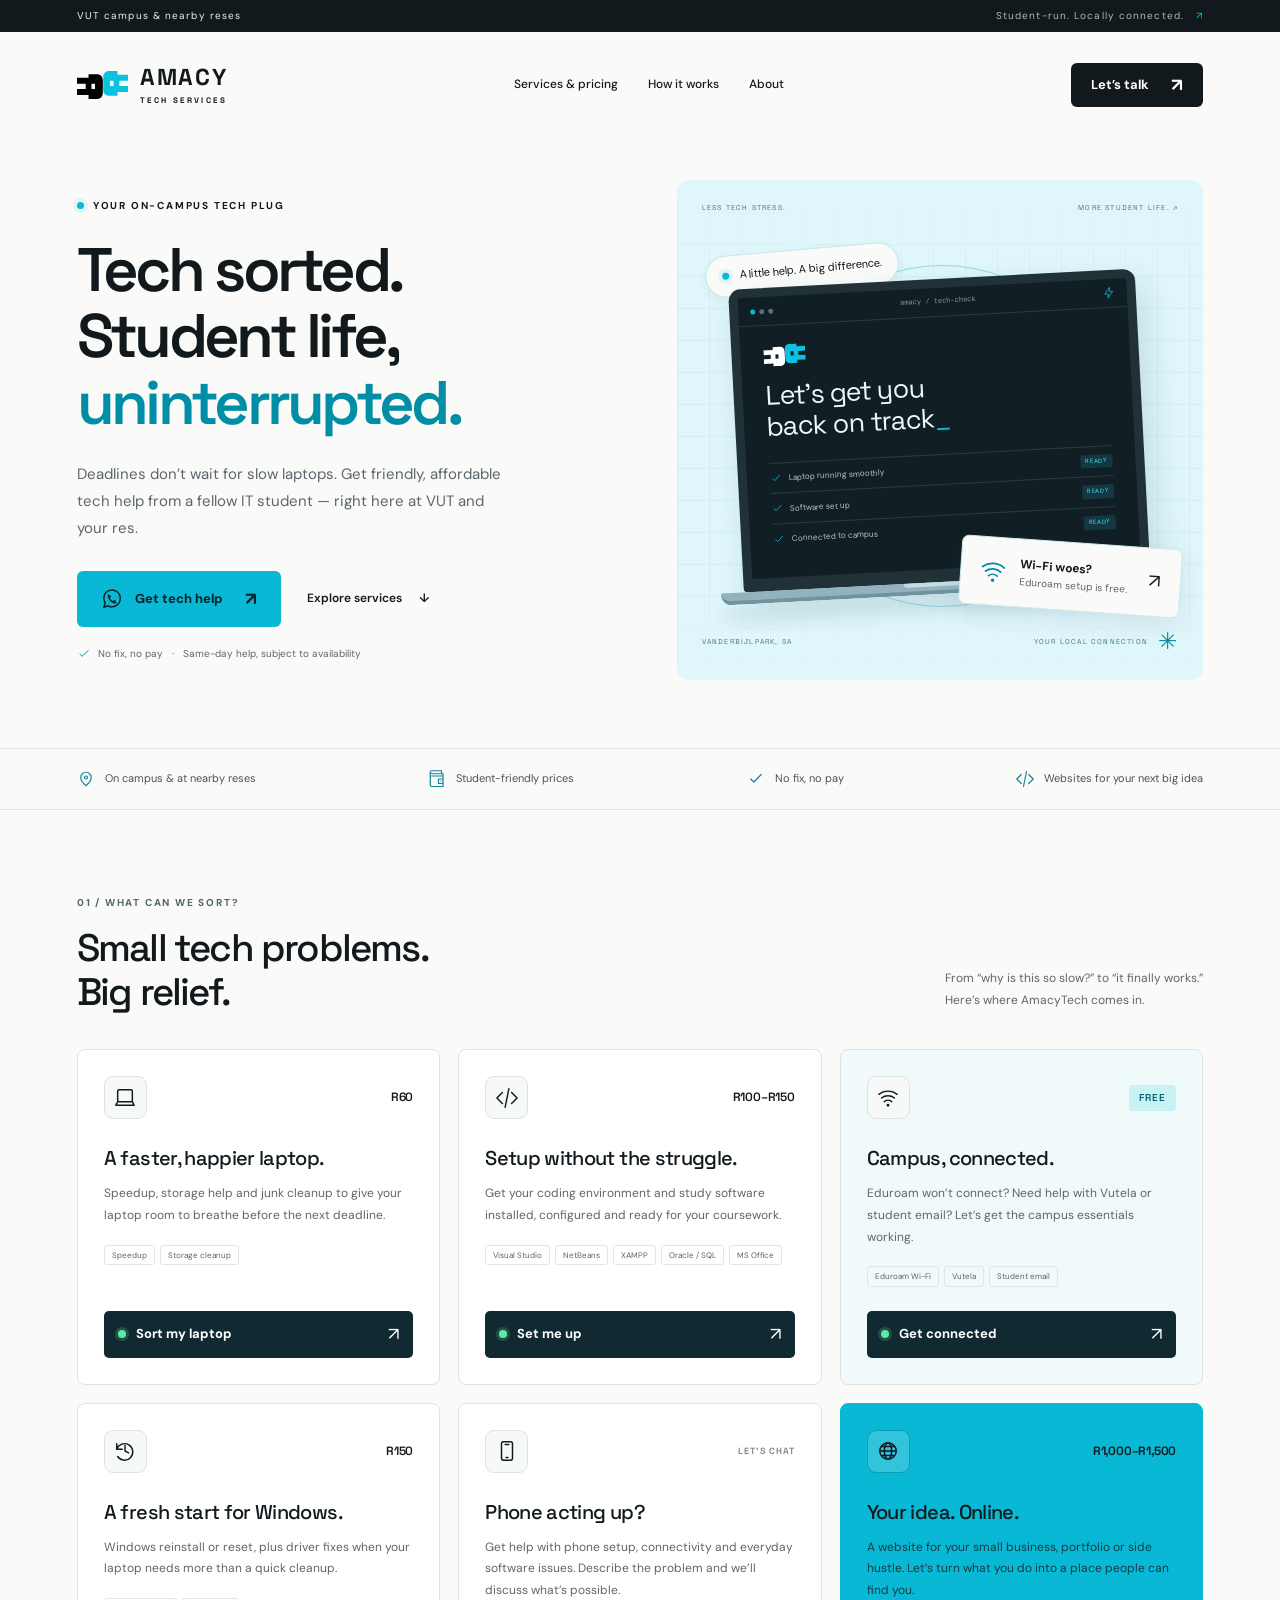
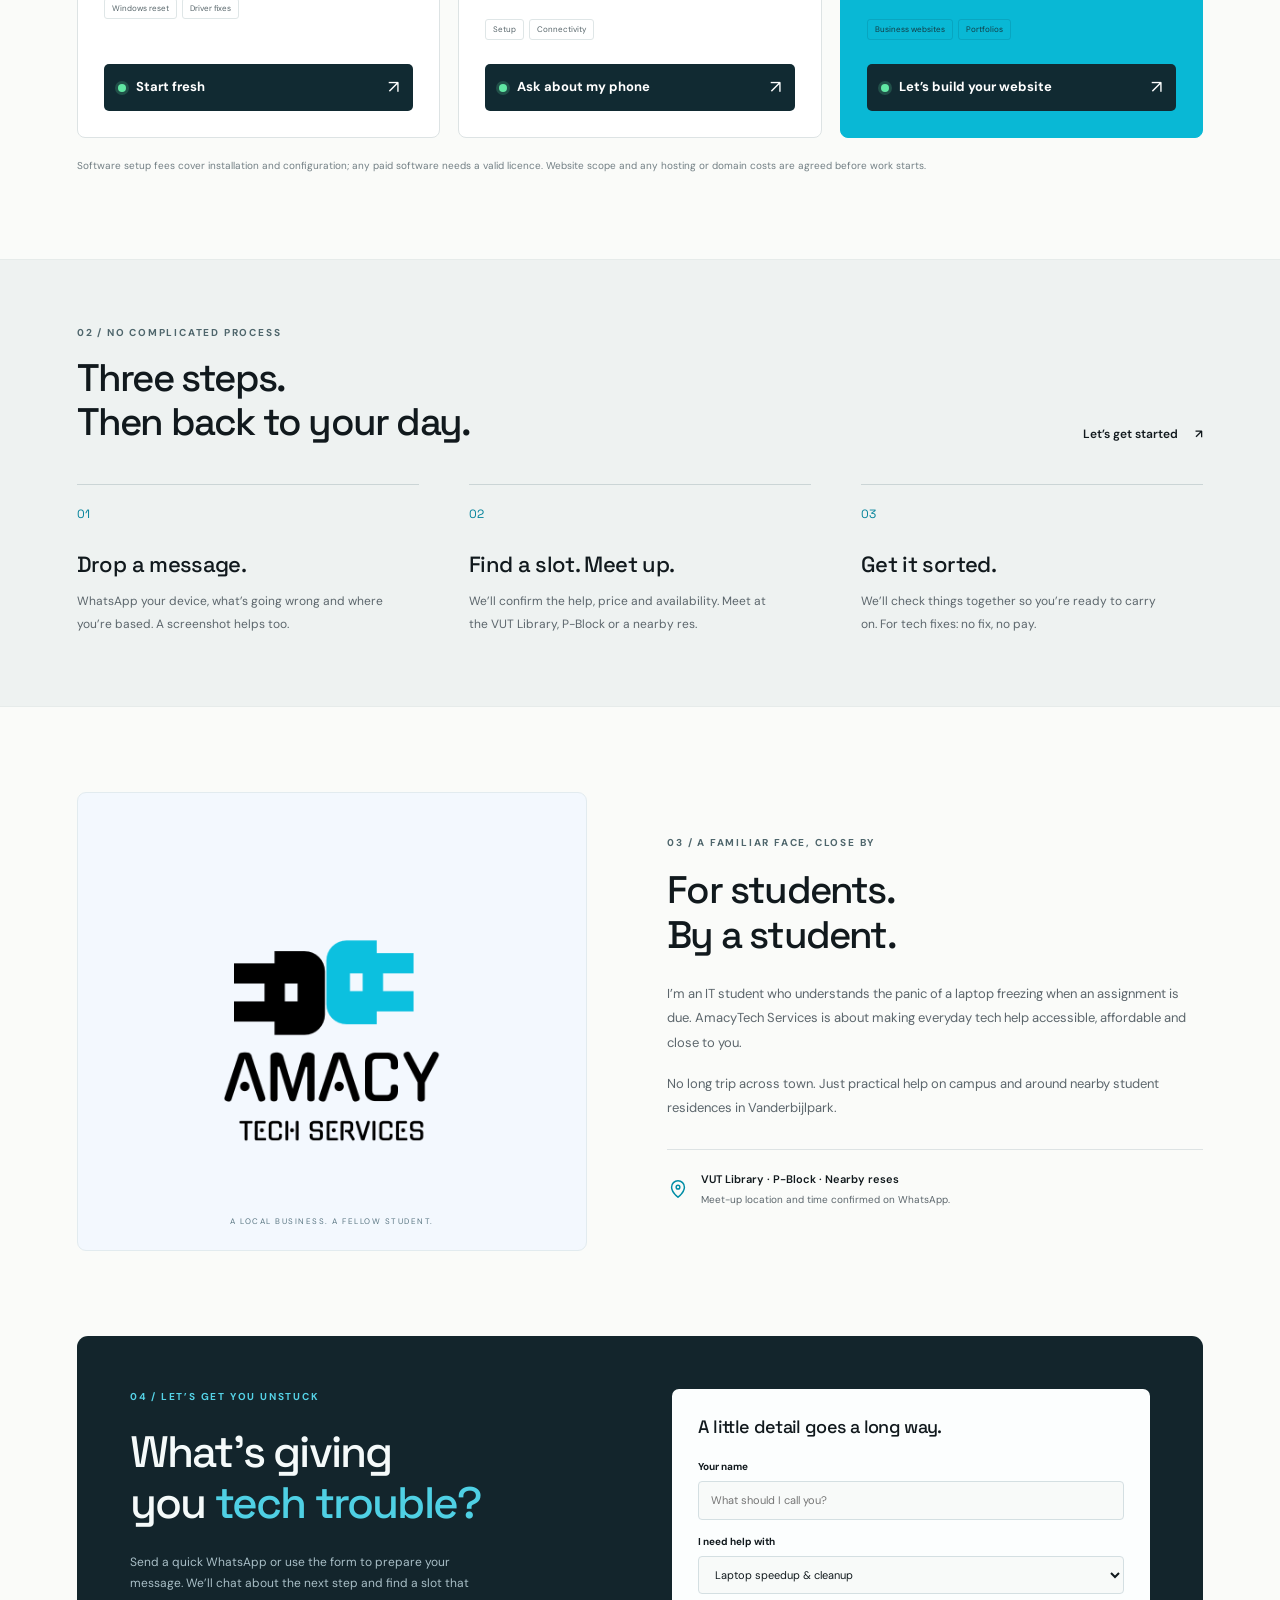
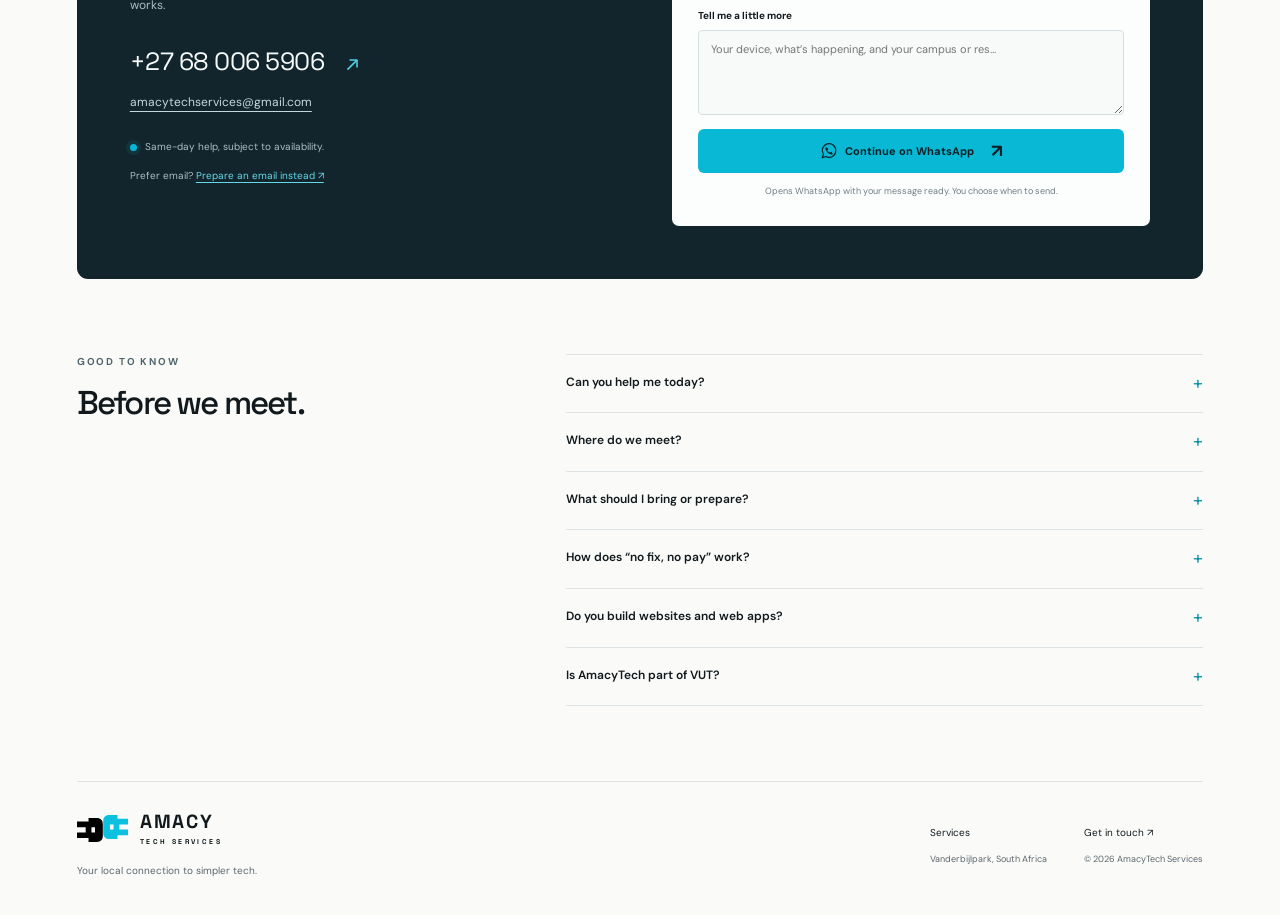
==== commit 0f22c708: "Make mobile booking buttons explicit and revalidate site assets" ====
--- a/public/index.html
+++ b/public/index.html
@@ -11,7 +11,7 @@
   <link rel="canonical" href="https://amacytech.web.app/">
   <meta property="og:url" content="https://amacytech.web.app/">
   <link rel="icon" href="assets/amacytech-symbol.svg" type="image/svg+xml">
-  <link rel="stylesheet" href="styles.css">
+  <link rel="stylesheet" href="styles.css?v=booking-2">
   <title>AmacyTech Services | VUT Laptop Help & Website Design</title>
 </head>
 <body>
@@ -38,12 +38,12 @@
     <div class="quick-strip"><div class="wrap"><span><svg class="icon" aria-hidden="true"><use href="#i-pin"/></svg>On campus & at nearby reses</span><span><svg class="icon" aria-hidden="true"><use href="#i-wallet"/></svg>Student-friendly prices</span><span><svg class="icon" aria-hidden="true"><use href="#i-check"/></svg>No fix, no pay</span><span><svg class="icon" aria-hidden="true"><use href="#i-code"/></svg>Websites for your next big idea</span></div></div>
     <section class="section wrap" id="services" aria-labelledby="services-title"><div class="section-heading"><div><p class="eyebrow">01 / WHAT CAN WE SORT?</p><h2 id="services-title">Small tech problems.<br>Big relief.</h2></div><p>From “why is this so slow?” to “it finally works.”<br>Here’s where AmacyTech comes in.</p></div>
       <div class="services-grid">
-        <article class="service-card"><div class="service-top"><span class="service-icon"><svg class="icon" aria-hidden="true"><use href="#i-laptop"/></svg></span><span class="price">R60</span></div><h3>A faster, happier laptop.</h3><p>Speedup, storage help and junk cleanup to give your laptop room to breathe before the next deadline.</p><div class="tags"><span>Speedup</span><span>Storage cleanup</span></div><a class="service-link" href="#contact" data-service="Laptop speedup & cleanup">Sort my laptop <span aria-hidden="true">↗</span></a></article>
-        <article class="service-card"><div class="service-top"><span class="service-icon"><svg class="icon" aria-hidden="true"><use href="#i-code"/></svg></span><span class="price">R100–R150</span></div><h3>Setup without the struggle.</h3><p>Get your coding environment and study software installed, configured and ready for your coursework.</p><div class="tags"><span>Visual Studio</span><span>NetBeans</span><span>XAMPP</span><span>Oracle / SQL</span><span>MS Office</span></div><a class="service-link" href="#contact" data-service="Coding & software setup">Set me up <span aria-hidden="true">↗</span></a></article>
-        <article class="service-card wifi-card"><div class="service-top"><span class="service-icon"><svg class="icon" aria-hidden="true"><use href="#i-wifi"/></svg></span><span class="price free">FREE</span></div><h3>Campus, connected.</h3><p>Eduroam won’t connect? Need help with Vutela or student email? Let’s get the campus essentials working.</p><div class="tags"><span>Eduroam Wi-Fi</span><span>Vutela</span><span>Student email</span></div><a class="service-link" href="#contact" data-service="Free Wi-Fi, Vutela & email setup">Get connected <span aria-hidden="true">↗</span></a></article>
-        <article class="service-card"><div class="service-top"><span class="service-icon"><svg class="icon" aria-hidden="true"><use href="#i-reset"/></svg></span><span class="price">R150</span></div><h3>A fresh start for Windows.</h3><p>Windows reinstall or reset, plus driver fixes when your laptop needs more than a quick cleanup.</p><div class="tags"><span>Windows reset</span><span>Driver fixes</span></div><a class="service-link" href="#contact" data-service="Windows reset & driver fixes">Start fresh <span aria-hidden="true">↗</span></a></article>
-        <article class="service-card"><div class="service-top"><span class="service-icon"><svg class="icon" aria-hidden="true"><use href="#i-phone"/></svg></span><span class="price muted-price">LET’S CHAT</span></div><h3>Phone acting up?</h3><p>Get help with phone setup, connectivity and everyday software issues. Describe the problem and we’ll discuss what’s possible.</p><div class="tags"><span>Setup</span><span>Connectivity</span></div><a class="service-link" href="#contact" data-service="Phone help">Ask about my phone <span aria-hidden="true">↗</span></a></article>
-        <article class="service-card website-card"><div class="service-top"><span class="service-icon"><svg class="icon" aria-hidden="true"><use href="#i-globe"/></svg></span><span class="price">R1,000–R1,500</span></div><h3>Your idea. Online.</h3><p>A website for your small business, portfolio or side hustle. Let’s turn what you do into a place people can find you.</p><div class="tags"><span>Business websites</span><span>Portfolios</span></div><a class="service-link" href="#contact" data-service="Website design">Let’s build your website <span aria-hidden="true">↗</span></a></article>
+        <article class="service-card"><div class="service-top"><span class="service-icon"><svg class="icon" aria-hidden="true"><use href="#i-laptop"/></svg></span><span class="price">R60</span></div><h3>A faster, happier laptop.</h3><p>Speedup, storage help and junk cleanup to give your laptop room to breathe before the next deadline.</p><div class="tags"><span>Speedup</span><span>Storage cleanup</span></div><a class="service-link" href="#contact" data-service="Laptop speedup & cleanup"><span class="booking-dot" aria-hidden="true"></span><span class="booking-label">Sort my laptop</span><span class="booking-arrow" aria-hidden="true">↗</span></a></article>
+        <article class="service-card"><div class="service-top"><span class="service-icon"><svg class="icon" aria-hidden="true"><use href="#i-code"/></svg></span><span class="price">R100–R150</span></div><h3>Setup without the struggle.</h3><p>Get your coding environment and study software installed, configured and ready for your coursework.</p><div class="tags"><span>Visual Studio</span><span>NetBeans</span><span>XAMPP</span><span>Oracle / SQL</span><span>MS Office</span></div><a class="service-link" href="#contact" data-service="Coding & software setup"><span class="booking-dot" aria-hidden="true"></span><span class="booking-label">Set me up</span><span class="booking-arrow" aria-hidden="true">↗</span></a></article>
+        <article class="service-card wifi-card"><div class="service-top"><span class="service-icon"><svg class="icon" aria-hidden="true"><use href="#i-wifi"/></svg></span><span class="price free">FREE</span></div><h3>Campus, connected.</h3><p>Eduroam won’t connect? Need help with Vutela or student email? Let’s get the campus essentials working.</p><div class="tags"><span>Eduroam Wi-Fi</span><span>Vutela</span><span>Student email</span></div><a class="service-link" href="#contact" data-service="Free Wi-Fi, Vutela & email setup"><span class="booking-dot" aria-hidden="true"></span><span class="booking-label">Get connected</span><span class="booking-arrow" aria-hidden="true">↗</span></a></article>
+        <article class="service-card"><div class="service-top"><span class="service-icon"><svg class="icon" aria-hidden="true"><use href="#i-reset"/></svg></span><span class="price">R150</span></div><h3>A fresh start for Windows.</h3><p>Windows reinstall or reset, plus driver fixes when your laptop needs more than a quick cleanup.</p><div class="tags"><span>Windows reset</span><span>Driver fixes</span></div><a class="service-link" href="#contact" data-service="Windows reset & driver fixes"><span class="booking-dot" aria-hidden="true"></span><span class="booking-label">Start fresh</span><span class="booking-arrow" aria-hidden="true">↗</span></a></article>
+        <article class="service-card"><div class="service-top"><span class="service-icon"><svg class="icon" aria-hidden="true"><use href="#i-phone"/></svg></span><span class="price muted-price">LET’S CHAT</span></div><h3>Phone acting up?</h3><p>Get help with phone setup, connectivity and everyday software issues. Describe the problem and we’ll discuss what’s possible.</p><div class="tags"><span>Setup</span><span>Connectivity</span></div><a class="service-link" href="#contact" data-service="Phone help"><span class="booking-dot" aria-hidden="true"></span><span class="booking-label">Ask about my phone</span><span class="booking-arrow" aria-hidden="true">↗</span></a></article>
+        <article class="service-card website-card"><div class="service-top"><span class="service-icon"><svg class="icon" aria-hidden="true"><use href="#i-globe"/></svg></span><span class="price">R1,000–R1,500</span></div><h3>Your idea. Online.</h3><p>A website for your small business, portfolio or side hustle. Let’s turn what you do into a place people can find you.</p><div class="tags"><span>Business websites</span><span>Portfolios</span></div><a class="service-link" href="#contact" data-service="Website design"><span class="booking-dot" aria-hidden="true"></span><span class="booking-label">Let’s build your website</span><span class="booking-arrow" aria-hidden="true">↗</span></a></article>
       </div><p class="pricing-note">Software setup fees cover installation and configuration; any paid software needs a valid licence. Website scope and any hosting or domain costs are agreed before work starts.</p>
     </section>
     <section class="process-section" id="how-it-works" aria-labelledby="process-title"><div class="wrap"><div class="section-heading"><div><p class="eyebrow">02 / NO COMPLICATED PROCESS</p><h2 id="process-title">Three steps.<br>Then back to your day.</h2></div><a class="text-link" href="#contact">Let’s get started <span aria-hidden="true">↗</span></a></div><ol class="steps"><li><span class="step-number">01</span><h3>Drop a message.</h3><p>WhatsApp your device, what’s going wrong and where you’re based. A screenshot helps too.</p></li><li><span class="step-number">02</span><h3>Find a slot. Meet up.</h3><p>We’ll confirm the help, price and availability. Meet at the VUT Library, P-Block or a nearby res.</p></li><li><span class="step-number">03</span><h3>Get it sorted.</h3><p>We’ll check things together so you’re ready to carry on. For tech fixes: no fix, no pay.</p></li></ol></div></section>
@@ -65,6 +65,6 @@
     <symbol id="i-wallet" viewBox="0 0 24 24"><path d="M20 8V5H5a2 2 0 0 1 0-4h13v4M3 3v17a2 2 0 0 0 2 2h15V8H5"/><path d="M20 12h-6v6h6m-3-3h.01"/></symbol>
     <symbol id="i-bolt" viewBox="0 0 24 24"><path d="m13 2-9 12h7l-1 8 10-13h-7l1-7Z"/></symbol>
   </defs></svg>
-  <script src="script.js" defer></script>
+  <script src="script.js?v=booking-2" defer></script>
 </body>
 </html>
--- a/public/styles.css
+++ b/public/styles.css
@@ -1,8 +1,65 @@
 @import url('https://fonts.googleapis.com/css2?family=DM+Sans:wght@400;450;500;550;600;650;700&family=Space+Grotesk:wght@400;500;600;700&display=swap');
-:root{--cyan:#09b8d5;--cyan-light:#eafafd;--ink:#11191d;--muted:#5c666c;--paper:#fafbf9;--line:#dde3e4;--heading:'Space Grotesk',Arial,sans-serif;--body:'DM Sans',Arial,sans-serif}*{box-sizing:border-box}html{scroll-behavior:smooth;scroll-padding-top:30px}body{margin:0;background:var(--paper);color:var(--ink);font-family:var(--body);font-size:15px;line-height:1.6}a{color:inherit;text-decoration:none}button,input,select,textarea{font:inherit}button,a,input,select,textarea{-webkit-tap-highlight-color:transparent}a:focus-visible,button:focus-visible,input:focus-visible,select:focus-visible,textarea:focus-visible,summary:focus-visible{outline:3px solid #007b91;outline-offset:5px}.wrap{width:min(1240px,88%);margin-inline:auto}.topline{background:var(--ink);color:#eaf0f1;display:flex;justify-content:space-between;padding:8px 6%;font-size:10px;letter-spacing:1.1px}.topline-right{color:#a9bcc0}.topline-right>span{color:var(--cyan);padding-left:8px}.header{height:106px;display:flex;align-items:center;justify-content:space-between;gap:25px}.brand{display:inline-flex;gap:12px;align-items:center;font-family:var(--heading);font-size:23px;font-weight:700;line-height:1;letter-spacing:1.8px}.brand-sub{display:block;font-size:8px;letter-spacing:2.4px;margin-top:7px}.brand-symbol{display:block;width:51px;height:auto;flex:none}.desktop-nav{display:flex;gap:30px;font-size:12px;font-weight:500}.desktop-nav a:hover,.footer a:hover{color:#007f95}.button{display:inline-flex;align-items:center;justify-content:center;gap:12px;padding:17px 24px;font-size:13px;font-weight:700;border-radius:6px;border:0;cursor:pointer;transition:transform .2s,background .2s}.button:hover{transform:translateY(-2px)}.button>span:last-child{margin-left:10px;font-size:18px;line-height:1}.button-small{padding:12px 20px}.dark{background:var(--ink);color:white}.dark:hover{background:#293d44}.cyan{background:var(--cyan);color:#092027}.cyan:hover{background:#00a7c3}.menu-toggle{display:none}.mobile-nav[hidden]{display:none}.mobile-nav{padding:16px 6% 24px;border-bottom:1px solid var(--line)}.mobile-nav a{display:block;padding:10px 0}.hero{display:grid;grid-template-columns:1.04fr 1fr;gap:52px;align-items:center;padding:42px 0 68px}.eyebrow{font-size:10px;font-weight:700;letter-spacing:1.8px;display:flex;align-items:center;gap:9px;margin:0 0 23px}.live-dot{width:7px;height:7px;border-radius:50%;background:var(--cyan);box-shadow:0 0 0 4px #09b8d51a;display:inline-block;flex:none}h1,h2,h3,p{margin-top:0}h1,h2,h3{font-family:var(--heading)}h1{font-size:clamp(44px,4.8vw,68px);line-height:1.08;letter-spacing:-3.7px;font-weight:600;margin-bottom:25px}h1>span{color:#008da6}h2{font-size:clamp(32px,3vw,43px);font-weight:500;letter-spacing:-1.8px;line-height:1.15;margin-bottom:0}h3{font-size:21px;font-weight:500;letter-spacing:-.65px;line-height:1.3}.hero-intro{font-size:15px;color:var(--muted);max-width:440px;line-height:1.8;margin-bottom:29px}.hero-actions{display:flex;align-items:center;gap:26px}.text-link{font-size:12px;font-weight:600;display:inline-flex;align-items:center;gap:17px}.text-link:hover{text-decoration:underline;text-underline-offset:5px}.hero-note{font-size:10px;color:var(--muted);display:flex;align-items:center;gap:7px;margin:19px 0 0}.hero-note .icon{width:14px;height:14px;color:#008098}.hero-note>span{margin:0 2px}.icon{display:inline-block;width:22px;height:22px;fill:none;stroke:currentColor;stroke-width:1.6;stroke-linecap:round;stroke-linejoin:round;flex:none}.svg-library{position:absolute;width:0;height:0;overflow:hidden}.hero-visual{position:relative;background:#dff6fa;height:500px;border-radius:12px;overflow:hidden;display:flex;align-items:center;justify-content:center;isolation:isolate}.visual-grid{position:absolute;inset:0;background-image:linear-gradient(#b8dfe54a 1px,transparent 1px),linear-gradient(90deg,#b8dfe54a 1px,transparent 1px);background-size:32px 32px;mask-image:linear-gradient(transparent,#000 20%,#000 80%,transparent);z-index:-1}.hero-visual:after{content:'';position:absolute;width:340px;height:340px;border:1px solid #92d8e5;border-radius:50%;left:18%;top:17%;z-index:-1}.visual-top,.visual-bottom{position:absolute;left:25px;right:25px;display:flex;align-items:center;justify-content:space-between;font-size:7px;font-family:var(--heading);letter-spacing:1.2px;color:#467780}.visual-top{top:22px}.visual-bottom{bottom:20px}.visual-bottom>span:last-child{display:flex;align-items:center;gap:10px}.visual-bottom>span:last-child>span{font-size:23px;color:#0589a0}.floating-label{position:absolute;top:69px;left:28px;font-size:11px;display:flex;align-items:center;gap:10px;background:var(--paper);padding:11px 16px;border:1px solid #c7e7ec;border-radius:30px;transform:rotate(-5deg);box-shadow:0 4px 10px #265e6410}.laptop{width:86%;position:relative;margin-top:13px;transform:rotate(-3deg)}.laptop-screen{width:90%;margin:auto;border:9px solid #203137;border-bottom-width:13px;border-radius:12px 12px 4px 4px;background:#111e24;color:#eff7f8;box-shadow:8px 15px 32px #1e586b26;overflow:hidden}.screen-bar{height:29px;border-bottom:1px solid #2b3c43;display:flex;align-items:center;justify-content:space-between;padding:0 12px;color:#879ca5;font-size:7px;font-family:monospace}.window-dots{display:flex;gap:4px}.window-dots i{width:5px;height:5px;background:#58717c;border-radius:50%}.window-dots i:first-child{background:var(--cyan)}.screen-bar .icon{width:12px;height:12px;color:var(--cyan)}.screen-body{padding:19px 23px 23px}.screen-symbol{display:block;width:42px;height:auto;margin-bottom:14px}.screen-title{font-family:var(--heading);font-size:27px;letter-spacing:-1px;line-height:1.12;margin-bottom:21px}.screen-title>span{color:var(--cyan)}.check-row{font-size:8px;display:flex;align-items:center;justify-content:space-between;gap:7px;border-top:1px solid #2b3c43;padding:8px 0;color:#b7c8d0}.check-row>span{display:flex;align-items:center;gap:7px}.check-row .icon{color:var(--cyan);width:12px;height:12px}.check-row b{font-size:6px;letter-spacing:.7px;font-weight:500;color:#40ccdc;background:#143841;border-radius:2px;padding:2px 5px}.laptop-base{height:12px;border-radius:2px 2px 15px 15px;background:#92b3be;border-bottom:4px solid #6f949f;box-shadow:0 16px 15px #436d7c1f}.laptop-base>span{display:block;background:#c7dce1;height:4px;width:19%;margin:auto;border-radius:0 0 6px 6px}.wifi-sticker{position:absolute;right:22px;bottom:69px;display:flex;align-items:center;gap:14px;background:var(--paper);border-radius:7px;padding:16px 19px;transform:rotate(4deg);box-shadow:0 7px 24px #345e6d1c;border:1px solid #d2e9ed}.wifi-sticker>.icon{width:26px;height:26px;color:#008ca4}.wifi-sticker strong{display:block;font-size:12px}.wifi-sticker div>span{display:block;font-size:10px;color:var(--muted)}.sticker-arrow{margin-left:7px;font-size:19px}.quick-strip{border-top:1px solid var(--line);border-bottom:1px solid var(--line)}.quick-strip>.wrap{display:flex;justify-content:space-between;padding:21px 0;gap:18px}.quick-strip span{display:flex;align-items:center;gap:10px;font-size:11px;color:#49545a}.quick-strip .icon{width:18px;height:18px;color:#16849a}.section{padding-block:85px}.section-heading{display:flex;justify-content:space-between;align-items:end;gap:30px;margin-bottom:35px}.section-heading .eyebrow{margin-bottom:15px;color:#4f666c}.section-heading>p{font-size:12px;line-height:1.8;color:var(--muted);margin:0 0 3px}.services-grid{display:grid;grid-template-columns:repeat(3,1fr);gap:18px}.service-card{padding:26px;background:white;border:1px solid var(--line);border-radius:8px;display:flex;flex-direction:column;transition:border-color .2s,transform .2s}.service-card:hover{border-color:#7ccbd8;transform:translateY(-3px)}.service-top{display:flex;align-items:center;justify-content:space-between;gap:10px;margin-bottom:26px}.service-icon{display:grid;place-items:center;width:43px;height:43px;border:1px solid var(--line);border-radius:9px;background:#f7f9f9}.service-icon .icon{width:22px;height:22px}.price{font-size:12px;font-family:var(--heading);font-weight:600;letter-spacing:-.2px}.free{font-size:10px;background:#c9f2f7;padding:5px 10px;letter-spacing:1px;border-radius:4px;color:#006476}.muted-price{font-size:9px;color:#788389;letter-spacing:1px}.service-card h3{font-size:20px;margin-bottom:12px}.service-card p{font-size:12px;color:var(--muted);line-height:1.8;margin-bottom:18px}.tags{display:flex;gap:5px;flex-wrap:wrap;margin-bottom:24px}.tags>span{font-size:8px;padding:3px 7px;border:1px solid #dfe6e7;border-radius:3px;color:#57656a}.service-link{font-size:11px;font-weight:700;display:flex;justify-content:space-between;align-items:center;margin-top:auto;padding-top:15px;border-top:1px solid var(--line)}.service-link>span{font-size:18px;font-weight:400}.wifi-card{background:#f0fafb}.website-card{background:var(--cyan);border-color:var(--cyan)}.website-card .service-icon{border-color:#0a9db5;background:#ffffff29}.website-card p,.website-card .tags>span{color:#133b44}.website-card .tags>span,.website-card .service-link{border-color:#087c934d}.pricing-note{font-size:10px;color:#727f84;margin:20px 0 0;max-width:920px}.process-section{padding:65px 0 70px;background:#eef2f1;border-block:1px solid #e6ebea}.steps{padding:0;margin:40px 0 0;list-style:none;display:grid;grid-template-columns:repeat(3,1fr);gap:50px}.steps li{border-top:1px solid #cbd5d6;padding-top:20px}.step-number{font-size:12px;display:block;color:#00829a;font-family:var(--heading);margin-bottom:25px}.steps h3{font-size:22px;margin-bottom:12px}.steps p{font-size:12px;line-height:1.9;color:var(--muted);margin:0;max-width:310px}.about-section{padding-block:85px;display:grid;grid-template-columns:1fr 1.05fr;gap:80px;align-items:center}.about-art{background:#f3f8fe;position:relative;border-radius:9px;overflow:hidden;border:1px solid #e2ebef;display:grid;place-items:center}.about-art>img{width:90%;height:auto;display:block}.about-art-label{position:absolute;bottom:23px;left:0;right:0;text-align:center;font-size:8px;letter-spacing:1.5px;color:#5b7783}.about-copy .eyebrow{color:#4f666c;margin-bottom:17px}.about-copy h2{margin-bottom:25px}.about-copy>p:not(.eyebrow){font-size:13px;line-height:1.9;color:var(--muted);margin-bottom:16px}.location-note{display:flex;gap:12px;align-items:center;border-top:1px solid var(--line);margin-top:28px;padding-top:21px}.location-note>.icon{color:#008da6}.location-note strong{display:block;font-size:11px;font-weight:600}.location-note span{font-size:10px;color:var(--muted);display:block;margin-top:3px}.contact-section{background:#13252c;border-radius:11px;padding:53px;display:grid;grid-template-columns:1fr 1fr;gap:65px;color:#f5fafa}.contact-copy .eyebrow{color:#55d3e7;margin-bottom:22px}.contact-copy h2{font-size:44px;line-height:1.15;margin-bottom:23px}.contact-copy h2>span{color:#4fd0e4}.contact-copy>p:not(.eyebrow){color:#a9bfc7;font-size:12px;line-height:1.8;max-width:340px}.contact-number{font-size:25px;letter-spacing:-.5px;display:block;font-family:var(--heading);margin:25px 0 8px}.contact-number>span{color:#4fd0e4;font-size:22px;padding-left:16px}.contact-email{font-size:12px;color:#c4d7df;text-decoration:underline;text-underline-offset:5px;overflow-wrap:anywhere}.contact-detail{display:flex;align-items:center;gap:8px;font-size:10px;color:#a9bfc7;margin-top:26px}.contact-copy p.contact-detail{display:block;margin-top:12px;font-size:10px}.inline-button{padding:0;color:#65d8e8;border:0;background:transparent;cursor:pointer;font-size:10px;text-decoration:underline;text-underline-offset:3px}.enquiry-form{padding:26px;background:#fcfefe;border-radius:7px;color:var(--ink)}.enquiry-form h3{font-size:18px;margin-bottom:20px}.enquiry-form label{font-size:10px;font-weight:700;display:block;margin-bottom:6px}.enquiry-form input,.enquiry-form select,.enquiry-form textarea{border:1px solid #d4dfe2;border-radius:4px;padding:10px 12px;display:block;width:100%;font-size:11px;color:var(--ink);background:#f8faf9;margin-bottom:14px;min-width:0}.enquiry-form textarea{resize:vertical;min-height:85px}.enquiry-form .button{width:100%;padding:13px;gap:7px;font-size:11px}.enquiry-form .icon{width:18px;height:18px}.form-note{font-size:9px;line-height:1.7;color:#6e7d83;margin:11px 0 0;text-align:center}.faq-section{padding-block:75px;display:grid;grid-template-columns:.8fr 1.2fr;gap:65px}.faq-section .eyebrow{color:#4f666c;margin-bottom:15px}.faq-section h2{font-size:33px}.faq-list{border-top:1px solid var(--line)}details{border-bottom:1px solid var(--line);padding:18px 0}summary{font-size:12px;font-weight:600;list-style:none;display:flex;justify-content:space-between;gap:15px;cursor:pointer}summary::-webkit-details-marker{display:none}summary>span{color:#008da6;font-size:18px;font-weight:400;line-height:1.2}details[open] summary>span{transform:rotate(45deg)}details p{font-size:12px;line-height:1.9;color:var(--muted);margin:14px 25px 0 0}.footer{border-top:1px solid var(--line);padding-block:30px 36px;display:flex;justify-content:space-between;gap:30px;align-items:center}.footer .brand{font-size:19px}.footer .brand-sub{font-size:7px}.footer>div>p{font-size:10px;color:var(--muted);margin:14px 0 0}.footer-links{display:grid;grid-template-columns:1fr 1fr;gap:11px 35px;font-size:10px}.footer-links>span{color:var(--muted);font-size:9px}.skip{position:fixed;top:-100px;left:15px;background:white;padding:12px 20px;z-index:20}.skip:focus{top:15px}
+:root{--cyan:#09b8d5;--cyan-light:#eafafd;--ink:#11191d;--muted:#5c666c;--paper:#fafbf9;--line:#dde3e4;--heading:'Space Grotesk',Arial,sans-serif;--body:'DM Sans',Arial,sans-serif}*{box-sizing:border-box}html{scroll-behavior:smooth;scroll-padding-top:30px}body{margin:0;background:var(--paper);color:var(--ink);font-family:var(--body);font-size:15px;line-height:1.6}a{color:inherit;text-decoration:none}button,input,select,textarea{font:inherit}button,a,input,select,textarea{-webkit-tap-highlight-color:transparent}a:focus-visible,button:focus-visible,input:focus-visible,select:focus-visible,textarea:focus-visible,summary:focus-visible{outline:3px solid #007b91;outline-offset:5px}.wrap{width:min(1240px,88%);margin-inline:auto}.topline{background:var(--ink);color:#eaf0f1;display:flex;justify-content:space-between;padding:8px 6%;font-size:10px;letter-spacing:1.1px}.topline-right{color:#a9bcc0}.topline-right>span{color:var(--cyan);padding-left:8px}.header{height:106px;display:flex;align-items:center;justify-content:space-between;gap:25px}.brand{display:inline-flex;gap:12px;align-items:center;font-family:var(--heading);font-size:23px;font-weight:700;line-height:1;letter-spacing:1.8px}.brand-sub{display:block;font-size:8px;letter-spacing:2.4px;margin-top:7px}.brand-symbol{display:block;width:51px;height:auto;flex:none}.desktop-nav{display:flex;gap:30px;font-size:12px;font-weight:500}.desktop-nav a:hover,.footer a:hover{color:#007f95}.button{display:inline-flex;align-items:center;justify-content:center;gap:12px;padding:17px 24px;font-size:13px;font-weight:700;border-radius:6px;border:0;cursor:pointer;transition:transform .2s,background .2s}.button:hover{transform:translateY(-2px)}.button>span:last-child{margin-left:10px;font-size:18px;line-height:1}.button-small{padding:12px 20px}.dark{background:var(--ink);color:white}.dark:hover{background:#293d44}.cyan{background:var(--cyan);color:#092027}.cyan:hover{background:#00a7c3}.menu-toggle{display:none}.mobile-nav[hidden]{display:none}.mobile-nav{padding:16px 6% 24px;border-bottom:1px solid var(--line)}.mobile-nav a{display:block;padding:10px 0}.hero{display:grid;grid-template-columns:1.04fr 1fr;gap:52px;align-items:center;padding:42px 0 68px}.eyebrow{font-size:10px;font-weight:700;letter-spacing:1.8px;display:flex;align-items:center;gap:9px;margin:0 0 23px}.live-dot{width:7px;height:7px;border-radius:50%;background:var(--cyan);box-shadow:0 0 0 4px #09b8d51a;display:inline-block;flex:none}h1,h2,h3,p{margin-top:0}h1,h2,h3{font-family:var(--heading)}h1{font-size:clamp(44px,4.8vw,68px);line-height:1.08;letter-spacing:-3.7px;font-weight:600;margin-bottom:25px}h1>span{color:#008da6}h2{font-size:clamp(32px,3vw,43px);font-weight:500;letter-spacing:-1.8px;line-height:1.15;margin-bottom:0}h3{font-size:21px;font-weight:500;letter-spacing:-.65px;line-height:1.3}.hero-intro{font-size:15px;color:var(--muted);max-width:440px;line-height:1.8;margin-bottom:29px}.hero-actions{display:flex;align-items:center;gap:26px}.text-link{font-size:12px;font-weight:600;display:inline-flex;align-items:center;gap:17px}.text-link:hover{text-decoration:underline;text-underline-offset:5px}.hero-note{font-size:10px;color:var(--muted);display:flex;align-items:center;gap:7px;margin:19px 0 0}.hero-note .icon{width:14px;height:14px;color:#008098}.hero-note>span{margin:0 2px}.icon{display:inline-block;width:22px;height:22px;fill:none;stroke:currentColor;stroke-width:1.6;stroke-linecap:round;stroke-linejoin:round;flex:none}.svg-library{position:absolute;width:0;height:0;overflow:hidden}.hero-visual{position:relative;background:#dff6fa;height:500px;border-radius:12px;overflow:hidden;display:flex;align-items:center;justify-content:center;isolation:isolate}.visual-grid{position:absolute;inset:0;background-image:linear-gradient(#b8dfe54a 1px,transparent 1px),linear-gradient(90deg,#b8dfe54a 1px,transparent 1px);background-size:32px 32px;mask-image:linear-gradient(transparent,#000 20%,#000 80%,transparent);z-index:-1}.hero-visual:after{content:'';position:absolute;width:340px;height:340px;border:1px solid #92d8e5;border-radius:50%;left:18%;top:17%;z-index:-1}.visual-top,.visual-bottom{position:absolute;left:25px;right:25px;display:flex;align-items:center;justify-content:space-between;font-size:7px;font-family:var(--heading);letter-spacing:1.2px;color:#467780}.visual-top{top:22px}.visual-bottom{bottom:20px}.visual-bottom>span:last-child{display:flex;align-items:center;gap:10px}.visual-bottom>span:last-child>span{font-size:23px;color:#0589a0}.floating-label{position:absolute;top:69px;left:28px;font-size:11px;display:flex;align-items:center;gap:10px;background:var(--paper);padding:11px 16px;border:1px solid #c7e7ec;border-radius:30px;transform:rotate(-5deg);box-shadow:0 4px 10px #265e6410}.laptop{width:86%;position:relative;margin-top:13px;transform:rotate(-3deg)}.laptop-screen{width:90%;margin:auto;border:9px solid #203137;border-bottom-width:13px;border-radius:12px 12px 4px 4px;background:#111e24;color:#eff7f8;box-shadow:8px 15px 32px #1e586b26;overflow:hidden}.screen-bar{height:29px;border-bottom:1px solid #2b3c43;display:flex;align-items:center;justify-content:space-between;padding:0 12px;color:#879ca5;font-size:7px;font-family:monospace}.window-dots{display:flex;gap:4px}.window-dots i{width:5px;height:5px;background:#58717c;border-radius:50%}.window-dots i:first-child{background:var(--cyan)}.screen-bar .icon{width:12px;height:12px;color:var(--cyan)}.screen-body{padding:19px 23px 23px}.screen-symbol{display:block;width:42px;height:auto;margin-bottom:14px}.screen-title{font-family:var(--heading);font-size:27px;letter-spacing:-1px;line-height:1.12;margin-bottom:21px}.screen-title>span{color:var(--cyan)}.check-row{font-size:8px;display:flex;align-items:center;justify-content:space-between;gap:7px;border-top:1px solid #2b3c43;padding:8px 0;color:#b7c8d0}.check-row>span{display:flex;align-items:center;gap:7px}.check-row .icon{color:var(--cyan);width:12px;height:12px}.check-row b{font-size:6px;letter-spacing:.7px;font-weight:500;color:#40ccdc;background:#143841;border-radius:2px;padding:2px 5px}.laptop-base{height:12px;border-radius:2px 2px 15px 15px;background:#92b3be;border-bottom:4px solid #6f949f;box-shadow:0 16px 15px #436d7c1f}.laptop-base>span{display:block;background:#c7dce1;height:4px;width:19%;margin:auto;border-radius:0 0 6px 6px}.wifi-sticker{position:absolute;right:22px;bottom:69px;display:flex;align-items:center;gap:14px;background:var(--paper);border-radius:7px;padding:16px 19px;transform:rotate(4deg);box-shadow:0 7px 24px #345e6d1c;border:1px solid #d2e9ed}.wifi-sticker>.icon{width:26px;height:26px;color:#008ca4}.wifi-sticker strong{display:block;font-size:12px}.wifi-sticker div>span{display:block;font-size:10px;color:var(--muted)}.sticker-arrow{margin-left:7px;font-size:19px}.quick-strip{border-top:1px solid var(--line);border-bottom:1px solid var(--line)}.quick-strip>.wrap{display:flex;justify-content:space-between;padding:21px 0;gap:18px}.quick-strip span{display:flex;align-items:center;gap:10px;font-size:11px;color:#49545a}.quick-strip .icon{width:18px;height:18px;color:#16849a}.section{padding-block:85px}.section-heading{display:flex;justify-content:space-between;align-items:end;gap:30px;margin-bottom:35px}.section-heading .eyebrow{margin-bottom:15px;color:#4f666c}.section-heading>p{font-size:12px;line-height:1.8;color:var(--muted);margin:0 0 3px}.services-grid{display:grid;grid-template-columns:repeat(3,1fr);gap:18px}.service-card{padding:26px;background:white;border:1px solid var(--line);border-radius:8px;display:flex;flex-direction:column;transition:border-color .2s,transform .2s}.service-card:hover{border-color:#7ccbd8;transform:translateY(-3px)}.service-top{display:flex;align-items:center;justify-content:space-between;gap:10px;margin-bottom:26px}.service-icon{display:grid;place-items:center;width:43px;height:43px;border:1px solid var(--line);border-radius:9px;background:#f7f9f9}.service-icon .icon{width:22px;height:22px}.price{font-size:12px;font-family:var(--heading);font-weight:600;letter-spacing:-.2px}.free{font-size:10px;background:#c9f2f7;padding:5px 10px;letter-spacing:1px;border-radius:4px;color:#006476}.muted-price{font-size:9px;color:#788389;letter-spacing:1px}.service-card h3{font-size:20px;margin-bottom:12px}.service-card p{font-size:12px;color:var(--muted);line-height:1.8;margin-bottom:18px}.tags{display:flex;gap:5px;flex-wrap:wrap;margin-bottom:24px}.tags>span{font-size:8px;padding:3px 7px;border:1px solid #dfe6e7;border-radius:3px;color:#57656a}
+.service-link {
+  position: relative;
+  isolation: isolate;
+  overflow: hidden;
+  display: flex;
+  align-items: center;
+  gap: 10px;
+  align-self: stretch;
+  flex-shrink: 0;
+  min-height: 44px;
+  margin-top: auto;
+  padding: 9px 14px;
+  border-radius: 5px;
+  background: #112a32;
+  color: #fff;
+  font-size: 13px;
+  font-weight: 700;
+}
+.booking-dot {
+  width: 8px;
+  box-shadow: 0 0 0 3px rgba(96, 231, 163, .2);
+  flex: 0 0 8px;
+  height: 8px;
+  border-radius: 50%;
+  background: #60e7a3;
+}
+.booking-dot, .booking-label, .booking-arrow { position: relative; z-index: 1; }
+.booking-arrow {
+  margin-left: auto;
+  font-size: 18px;
+  font-weight: 400;
+}
+.service-link:hover, .service-link:focus-visible { background: #16424d; }
+@media (prefers-reduced-motion: reduce) {
+  .service-link:active { background: #106477; }
+}
+.booking-wave {
+  position: absolute;
+  top: 50%;
+  left: 50%;
+  width: 112%;
+  height: 0;
+  padding-bottom: 112%;
+  border-radius: 50%;
+  transform: translate(-50%, -50%) scale(0);
+  z-index: 0;
+  pointer-events: none;
+  background: #087080;
+}
+@media (prefers-reduced-motion: no-preference) {
+  .booking-dot { animation: booking-pulse 2.6s ease-out infinite; }
+  @keyframes booking-pulse {
+    0% { box-shadow: 0 0 0 0 rgba(96, 231, 163, .65); }
+    72%, 100% { box-shadow: 0 0 0 6px rgba(96, 231, 163, 0); }
+  }
+}
+.wifi-card{background:#f0fafb}.website-card{background:var(--cyan);border-color:var(--cyan)}.website-card .service-icon{border-color:#0a9db5;background:#ffffff29}.website-card p,.website-card .tags>span{color:#133b44}.website-card .tags>span{border-color:#087c934d}.pricing-note{font-size:10px;color:#727f84;margin:20px 0 0;max-width:920px}.process-section{padding:65px 0 70px;background:#eef2f1;border-block:1px solid #e6ebea}.steps{padding:0;margin:40px 0 0;list-style:none;display:grid;grid-template-columns:repeat(3,1fr);gap:50px}.steps li{border-top:1px solid #cbd5d6;padding-top:20px}.step-number{font-size:12px;display:block;color:#00829a;font-family:var(--heading);margin-bottom:25px}.steps h3{font-size:22px;margin-bottom:12px}.steps p{font-size:12px;line-height:1.9;color:var(--muted);margin:0;max-width:310px}.about-section{padding-block:85px;display:grid;grid-template-columns:1fr 1.05fr;gap:80px;align-items:center}.about-art{background:#f3f8fe;position:relative;border-radius:9px;overflow:hidden;border:1px solid #e2ebef;display:grid;place-items:center}.about-art>img{width:90%;height:auto;display:block}.about-art-label{position:absolute;bottom:23px;left:0;right:0;text-align:center;font-size:8px;letter-spacing:1.5px;color:#5b7783}.about-copy .eyebrow{color:#4f666c;margin-bottom:17px}.about-copy h2{margin-bottom:25px}.about-copy>p:not(.eyebrow){font-size:13px;line-height:1.9;color:var(--muted);margin-bottom:16px}.location-note{display:flex;gap:12px;align-items:center;border-top:1px solid var(--line);margin-top:28px;padding-top:21px}.location-note>.icon{color:#008da6}.location-note strong{display:block;font-size:11px;font-weight:600}.location-note span{font-size:10px;color:var(--muted);display:block;margin-top:3px}.contact-section{background:#13252c;border-radius:11px;padding:53px;display:grid;grid-template-columns:1fr 1fr;gap:65px;color:#f5fafa}.contact-copy .eyebrow{color:#55d3e7;margin-bottom:22px}.contact-copy h2{font-size:44px;line-height:1.15;margin-bottom:23px}.contact-copy h2>span{color:#4fd0e4}.contact-copy>p:not(.eyebrow){color:#a9bfc7;font-size:12px;line-height:1.8;max-width:340px}.contact-number{font-size:25px;letter-spacing:-.5px;display:block;font-family:var(--heading);margin:25px 0 8px}.contact-number>span{color:#4fd0e4;font-size:22px;padding-left:16px}.contact-email{font-size:12px;color:#c4d7df;text-decoration:underline;text-underline-offset:5px;overflow-wrap:anywhere}.contact-detail{display:flex;align-items:center;gap:8px;font-size:10px;color:#a9bfc7;margin-top:26px}.contact-copy p.contact-detail{display:block;margin-top:12px;font-size:10px}.inline-button{padding:0;color:#65d8e8;border:0;background:transparent;cursor:pointer;font-size:10px;text-decoration:underline;text-underline-offset:3px}.enquiry-form{padding:26px;background:#fcfefe;border-radius:7px;color:var(--ink)}.enquiry-form h3{font-size:18px;margin-bottom:20px}.enquiry-form label{font-size:10px;font-weight:700;display:block;margin-bottom:6px}.enquiry-form input,.enquiry-form select,.enquiry-form textarea{border:1px solid #d4dfe2;border-radius:4px;padding:10px 12px;display:block;width:100%;font-size:11px;color:var(--ink);background:#f8faf9;margin-bottom:14px;min-width:0}.enquiry-form textarea{resize:vertical;min-height:85px}.enquiry-form .button{width:100%;padding:13px;gap:7px;font-size:11px}.enquiry-form .icon{width:18px;height:18px}.form-note{font-size:9px;line-height:1.7;color:#6e7d83;margin:11px 0 0;text-align:center}.faq-section{padding-block:75px;display:grid;grid-template-columns:.8fr 1.2fr;gap:65px}.faq-section .eyebrow{color:#4f666c;margin-bottom:15px}.faq-section h2{font-size:33px}.faq-list{border-top:1px solid var(--line)}details{border-bottom:1px solid var(--line);padding:18px 0}summary{font-size:12px;font-weight:600;list-style:none;display:flex;justify-content:space-between;gap:15px;cursor:pointer}summary::-webkit-details-marker{display:none}summary>span{color:#008da6;font-size:18px;font-weight:400;line-height:1.2}details[open] summary>span{transform:rotate(45deg)}details p{font-size:12px;line-height:1.9;color:var(--muted);margin:14px 25px 0 0}.footer{border-top:1px solid var(--line);padding-block:30px 36px;display:flex;justify-content:space-between;gap:30px;align-items:center}.footer .brand{font-size:19px}.footer .brand-sub{font-size:7px}.footer>div>p{font-size:10px;color:var(--muted);margin:14px 0 0}.footer-links{display:grid;grid-template-columns:1fr 1fr;gap:11px 35px;font-size:10px}.footer-links>span{color:var(--muted);font-size:9px}.skip{position:fixed;top:-100px;left:15px;background:white;padding:12px 20px;z-index:20}.skip:focus{top:15px}
 @media(min-width:1500px){.hero{gap:70px}.hero-visual{height:540px}.screen-body{padding:25px 30px}.screen-title{font-size:32px}.check-row{font-size:10px}}
 @media(max-width:1100px){.wrap{width:90%}.hero{gap:28px}h1{font-size:53px;letter-spacing:-2.7px}.hero-visual{height:460px}.screen-body{padding:18px}.screen-title{font-size:25px}.floating-label{top:55px}.wifi-sticker{bottom:52px;right:17px}.hero-actions{gap:18px}.hero-actions .button{padding:16px 19px}.quick-strip span{font-size:10px;gap:7px}.service-card{padding:22px}.service-card h3{font-size:18px}.about-section{gap:45px}.contact-section{padding:38px;gap:35px}.contact-copy h2{font-size:39px}}
 @media(max-width:850px){.header{height:88px}.desktop-nav{gap:18px;font-size:11px}.brand{font-size:20px}.hero{padding-top:25px;gap:23px}h1{font-size:44px;letter-spacing:-2.5px}.hero .eyebrow{font-size:8px;letter-spacing:1.4px}.hero-intro{font-size:13px}.hero-actions{gap:16px;flex-wrap:wrap}.hero-note{font-size:8px}.hero-visual{height:430px}.laptop{width:94%}.screen-title{font-size:24px}.screen-body{padding:16px 14px}.wifi-sticker{padding:12px;bottom:45px;right:12px;gap:9px}.floating-label{font-size:9px;left:15px;top:42px;padding:9px 12px}.visual-top,.visual-bottom{font-size:6px;left:15px;right:15px}.quick-strip>.wrap{display:grid;grid-template-columns:1fr 1fr;gap:16px}.section{padding-block:60px}.section-heading>p{font-size:11px;max-width:240px}.services-grid{grid-template-columns:1fr 1fr}.service-card h3{font-size:20px}.steps{gap:25px}.steps h3{font-size:20px}.about-section{gap:30px}.about-copy>p:not(.eyebrow){font-size:12px}.location-note strong{font-size:10px}.contact-section{padding:30px;gap:28px}.contact-copy h2{font-size:34px}.contact-number{font-size:22px}.enquiry-form{padding:21px}.enquiry-form h3{font-size:16px}.faq-section{gap:35px;grid-template-columns:.7fr 1.3fr}.footer-links{gap:10px 20px}}
-@media(max-width:650px){html{scroll-padding-top:20px}.wrap{width:89%}.topline{padding:7px 5.5%;font-size:8px;letter-spacing:.4px}.topline-right{font-size:7px}.header{height:83px;gap:15px}.brand{font-size:21px;gap:9px}.brand-sub{font-size:7px}.brand-symbol{width:46px}.desktop-nav,.header>.button{display:none}.menu-toggle{display:flex;flex-direction:column;justify-content:center;gap:5px;width:38px;height:38px;padding:9px;border:1px solid var(--line);border-radius:4px;background:transparent;cursor:pointer}.menu-toggle>span{height:1.5px;width:18px;background:var(--ink)}.hero{grid-template-columns:1fr;padding:25px 0 37px;gap:32px}.hero .eyebrow{font-size:9px;margin-bottom:22px}.hero h1{font-size:clamp(43px,10.6vw,66px);letter-spacing:-2.7px;margin-bottom:22px}.hero-intro{max-width:470px;font-size:14px;line-height:1.85;margin-bottom:24px}.hero-actions{gap:24px}.hero-actions .button{padding:15px 20px}.hero-note{font-size:9px;flex-wrap:wrap;margin-top:17px;gap:5px}.hero-visual{height:440px;width:100%;max-width:500px;margin:auto}.laptop{width:87%}.screen-body{padding:19px 22px}.screen-title{font-size:28px;margin-bottom:18px}.screen-bar{font-size:7px}.check-row{font-size:9px}.floating-label{top:46px;left:22px;font-size:10px}.wifi-sticker{right:18px;bottom:46px;padding:14px 16px}.visual-top,.visual-bottom{font-size:7px;left:22px;right:22px}.quick-strip>.wrap{padding-block:19px;gap:16px 11px}.quick-strip span{font-size:9px;align-items:start;gap:7px}.quick-strip .icon{height:16px;width:16px}.section{padding-block:49px}.section-heading{align-items:start;flex-direction:column;gap:17px;margin-bottom:27px}.section-heading>p{max-width:100%;font-size:12px}.eyebrow{font-size:9px;letter-spacing:1.6px}h2{font-size:34px;letter-spacing:-1.6px}.services-grid{grid-template-columns:1fr;gap:14px}.service-card{padding:25px}.service-top{margin-bottom:24px}.service-card h3{font-size:23px}.service-card p{font-size:13px;line-height:1.8}.tags>span{font-size:9px}.tags{margin-bottom:19px}.price{font-size:14px}.free{font-size:11px}.muted-price{font-size:10px}.service-link{font-size:12px}.pricing-note{font-size:10px;line-height:1.8}.process-section{padding:45px 0}.process-section .section-heading{gap:23px}.steps{grid-template-columns:1fr;gap:28px;margin-top:33px}.steps li{position:relative;padding:20px 0 0 43px}.step-number{position:absolute;left:0;top:22px;font-size:12px}.steps h3{font-size:23px;margin-bottom:10px}.steps p{max-width:none;font-size:13px;line-height:1.8}.about-section{padding-block:50px;grid-template-columns:1fr;gap:32px}.about-art{max-width:480px;width:100%;margin:auto}.about-art>img{width:85%}.about-copy h2{font-size:37px;margin-bottom:20px}.about-copy>p:not(.eyebrow){font-size:13px}.location-note strong{font-size:11px}.contact-section{padding:28px 22px;grid-template-columns:1fr;gap:28px;border-radius:9px}.contact-copy h2{font-size:38px}.contact-copy>p:not(.eyebrow){font-size:13px;max-width:100%}.contact-number{font-size:26px}.contact-email{font-size:12px}.contact-detail{margin-top:20px}.enquiry-form{padding:23px 19px}.enquiry-form h3{font-size:18px}.enquiry-form label{font-size:11px}.enquiry-form input,.enquiry-form select,.enquiry-form textarea{font-size:16px;padding:11px;letter-spacing:-.3px}.enquiry-form input::placeholder,.enquiry-form textarea::placeholder{font-size:12px}.enquiry-form .button{font-size:12px;padding:15px 8px}.form-note{font-size:10px}.faq-section{grid-template-columns:1fr;gap:25px;padding-block:50px}.faq-section h2{font-size:34px}summary{font-size:12px}details p{font-size:12px}.footer{flex-direction:column;align-items:start;gap:25px;padding-block:28px}.footer-links{width:100%;gap:14px 10px;grid-template-columns:1fr auto}.footer-links>span{font-size:8px}.footer-links>span:last-child{max-width:140px;text-align:right}.footer-links>a:nth-child(2){text-align:right}}
+@media(max-width:650px){html{scroll-padding-top:20px}.wrap{width:89%}.topline{padding:7px 5.5%;font-size:8px;letter-spacing:.4px}.topline-right{font-size:7px}.header{height:83px;gap:15px}.brand{font-size:21px;gap:9px}.brand-sub{font-size:7px}.brand-symbol{width:46px}.desktop-nav,.header>.button{display:none}.menu-toggle{display:flex;flex-direction:column;justify-content:center;gap:5px;width:38px;height:38px;padding:9px;border:1px solid var(--line);border-radius:4px;background:transparent;cursor:pointer}.menu-toggle>span{height:1.5px;width:18px;background:var(--ink)}.hero{grid-template-columns:1fr;padding:25px 0 37px;gap:32px}.hero .eyebrow{font-size:9px;margin-bottom:22px}.hero h1{font-size:clamp(43px,10.6vw,66px);letter-spacing:-2.7px;margin-bottom:22px}.hero-intro{max-width:470px;font-size:14px;line-height:1.85;margin-bottom:24px}.hero-actions{gap:24px}.hero-actions .button{padding:15px 20px}.hero-note{font-size:9px;flex-wrap:wrap;margin-top:17px;gap:5px}.hero-visual{height:440px;width:100%;max-width:500px;margin:auto}.laptop{width:87%}.screen-body{padding:19px 22px}.screen-title{font-size:28px;margin-bottom:18px}.screen-bar{font-size:7px}.check-row{font-size:9px}.floating-label{top:46px;left:22px;font-size:10px}.wifi-sticker{right:18px;bottom:46px;padding:14px 16px}.visual-top,.visual-bottom{font-size:7px;left:22px;right:22px}.quick-strip>.wrap{padding-block:19px;gap:16px 11px}.quick-strip span{font-size:9px;align-items:start;gap:7px}.quick-strip .icon{height:16px;width:16px}.section{padding-block:49px}.section-heading{align-items:start;flex-direction:column;gap:17px;margin-bottom:27px}.section-heading>p{max-width:100%;font-size:12px}.eyebrow{font-size:9px;letter-spacing:1.6px}h2{font-size:34px;letter-spacing:-1.6px}.services-grid{grid-template-columns:1fr;gap:14px}.service-card{padding:25px}.service-top{margin-bottom:24px}.service-card h3{font-size:23px}.service-card p{font-size:13px;line-height:1.8}.tags>span{font-size:9px}.tags{margin-bottom:19px}.price{font-size:14px}.free{font-size:11px}.muted-price{font-size:10px}.service-link{width:100%;min-height:48px;padding:12px 16px;border:1px solid #193b42;font-size:14px;touch-action:manipulation}.pricing-note{font-size:10px;line-height:1.8}.process-section{padding:45px 0}.process-section .section-heading{gap:23px}.steps{grid-template-columns:1fr;gap:28px;margin-top:33px}.steps li{position:relative;padding:20px 0 0 43px}.step-number{position:absolute;left:0;top:22px;font-size:12px}.steps h3{font-size:23px;margin-bottom:10px}.steps p{max-width:none;font-size:13px;line-height:1.8}.about-section{padding-block:50px;grid-template-columns:1fr;gap:32px}.about-art{max-width:480px;width:100%;margin:auto}.about-art>img{width:85%}.about-copy h2{font-size:37px;margin-bottom:20px}.about-copy>p:not(.eyebrow){font-size:13px}.location-note strong{font-size:11px}.contact-section{padding:28px 22px;grid-template-columns:1fr;gap:28px;border-radius:9px}.contact-copy h2{font-size:38px}.contact-copy>p:not(.eyebrow){font-size:13px;max-width:100%}.contact-number{font-size:26px}.contact-email{font-size:12px}.contact-detail{margin-top:20px}.enquiry-form{padding:23px 19px}.enquiry-form h3{font-size:18px}.enquiry-form label{font-size:11px}.enquiry-form input,.enquiry-form select,.enquiry-form textarea{font-size:16px;padding:11px;letter-spacing:-.3px}.enquiry-form input::placeholder,.enquiry-form textarea::placeholder{font-size:12px}.enquiry-form .button{font-size:12px;padding:15px 8px}.form-note{font-size:10px}.faq-section{grid-template-columns:1fr;gap:25px;padding-block:50px}.faq-section h2{font-size:34px}summary{font-size:12px}details p{font-size:12px}.footer{flex-direction:column;align-items:start;gap:25px;padding-block:28px}.footer-links{width:100%;gap:14px 10px;grid-template-columns:1fr auto}.footer-links>span{font-size:8px}.footer-links>span:last-child{max-width:140px;text-align:right}.footer-links>a:nth-child(2){text-align:right}}
 @media(max-width:360px){.topline-right{display:none}.hero-visual{height:395px}.screen-body{padding:15px}.screen-title{font-size:24px}.check-row{font-size:7px}.wifi-sticker{bottom:40px;right:10px}.hero h1{font-size:40px}.hero-note{font-size:8px}.quick-strip span{font-size:8px}.contact-number{font-size:23px}.footer-links{grid-template-columns:1fr}.footer-links>a:nth-child(2),.footer-links>span:last-child{text-align:left;max-width:none}}
 @media(prefers-reduced-motion:reduce){html{scroll-behavior:auto}*,*:before,*:after{transition:none!important}}
